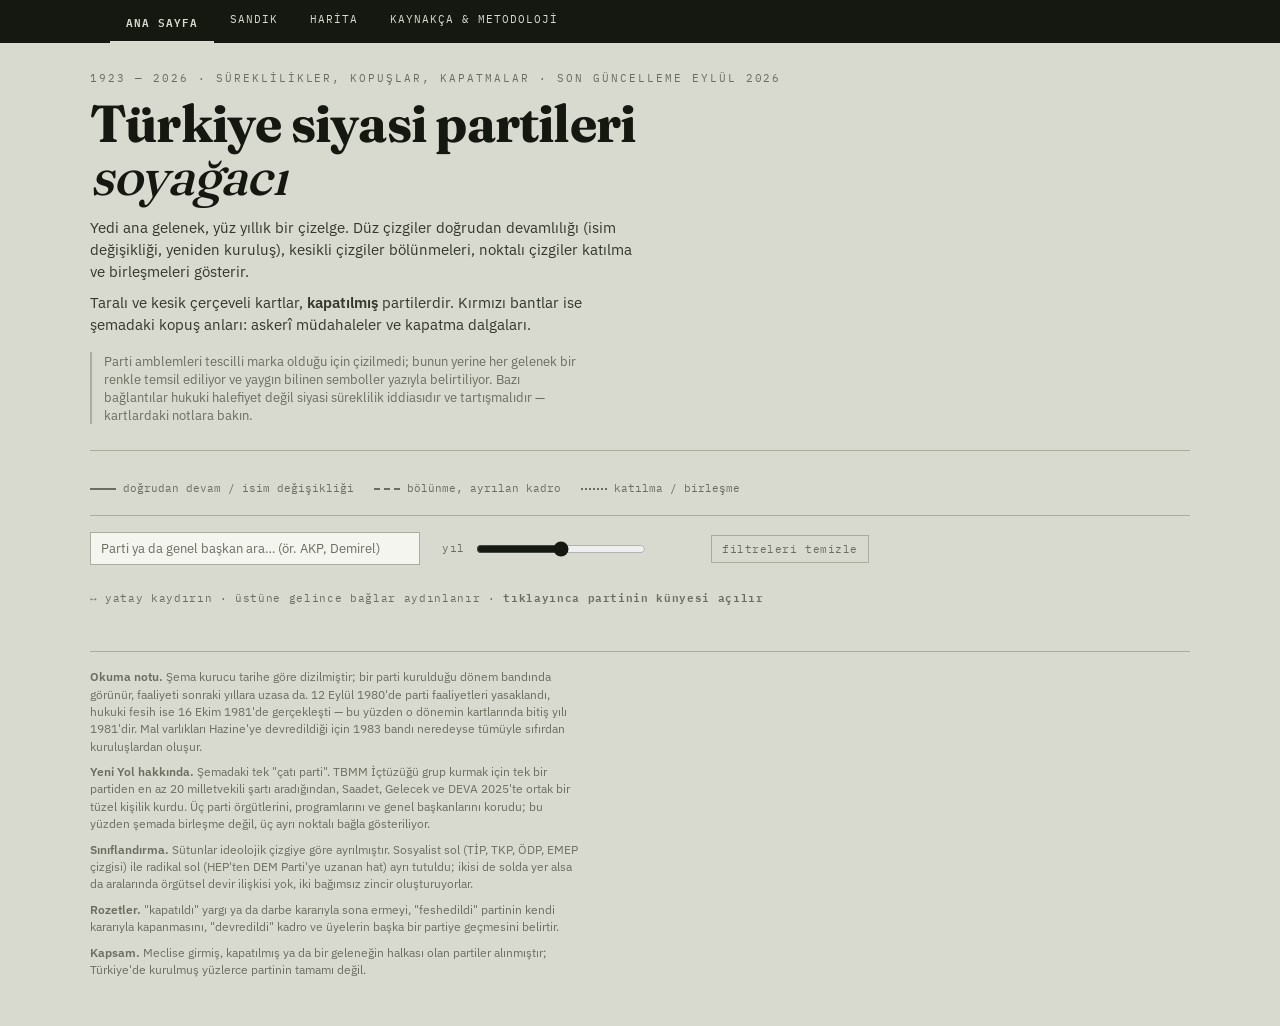
==== index.html @ f2553607 "Sandık: hükümet penceresi ve arama; parti penceresinde yer aldığı hükümetler ve toplam süre - Hüküme" ====
<!DOCTYPE html>
<html lang="tr">
<meta charset="utf-8">
<title>Türkiye Siyasi Partileri Soyağacı</title>
<meta name="viewport" content="width=device-width, initial-scale=1">
<meta name="description" content="1923'ten bugüne Türkiye'de kurulan siyasi partilerin soyağacı: yedi gelenek, süreklilikler, bölünmeler, birleşmeler ve kapatmalar tek şemada.">
<meta property="og:type" content="website">
<meta property="og:title" content="Türkiye Siyasi Partileri Soyağacı">
<meta property="og:description" content="1923'ten bugüne Türkiye'de kurulan siyasi partilerin soyağacı: yedi gelenek, süreklilikler, bölünmeler, birleşmeler ve kapatmalar tek şemada.">
<meta property="og:locale" content="tr_TR">
<meta property="og:site_name" content="Türkiye Siyasi Partileri Soyağacı">
<meta property="og:url" content="https://emrebiltekin.me/soyagaci/">
<meta property="og:image" content="https://emrebiltekin.me/soyagaci/paylasim/kapak-soyagaci.png">
<meta property="og:image:width" content="1200">
<meta property="og:image:height" content="630">
<meta property="og:image:alt" content="Türkiye siyasi partilerinin soyağacı şeması: yedi gelenek, partiler ve aralarındaki bağlar">
<meta name="twitter:card" content="summary_large_image">
<meta name="twitter:title" content="Türkiye Siyasi Partileri Soyağacı">
<meta name="twitter:description" content="1923'ten bugüne Türkiye'de kurulan siyasi partilerin soyağacı: yedi gelenek, süreklilikler, bölünmeler, birleşmeler ve kapatmalar tek şemada.">
<meta name="twitter:image" content="https://emrebiltekin.me/soyagaci/paylasim/kapak-soyagaci.png">
<link rel="canonical" href="https://emrebiltekin.me/soyagaci/">
<link rel="icon" href="paylasim/simge.svg" type="image/svg+xml">
<link rel="apple-touch-icon" href="paylasim/simge-180.png">
<meta name="theme-color" content="#151810">
<link rel="stylesheet" href="ortak.css">
<style>
  /* Bu sayfaya (soyağacı şeması) özel stiller. Fontlar, tasarım tokenları, üst menü ve temel tipografi ortak.css içinde. */

  .lejant{
    max-width:1100px;margin:22px auto 0;display:flex;flex-wrap:wrap;gap:6px 20px;
    padding-top:16px;border-top:1px solid var(--cizgi);
  }
  .lej{
    display:flex;align-items:center;gap:8px;font-size:12.5px;font-weight:500;
    cursor:pointer;padding:2px 6px;margin:-2px -6px;border:1px solid transparent;
  }
  .lej:hover{border-color:var(--cizgi)}
  .lej:focus-visible{outline:2px solid var(--murekkep);outline-offset:2px}
  .lej.secili{border-color:var(--murekkep);background:rgba(21,24,16,.07)}
  .dot{width:11px;height:11px;border-radius:50%;flex:none}
  .lejant2{
    max-width:1100px;margin:14px auto 0;display:flex;flex-wrap:wrap;gap:6px 20px;
    font-family:"IBM Plex Mono",monospace;font-size:11px;color:var(--soluk);
  }
  .lejant2 span{display:flex;align-items:center;gap:7px}
  .swatch{width:26px;height:0;border-top:2px solid var(--soluk);flex:none}
  .swatch.kesik{border-top-style:dashed}
  .swatch.nokta{border-top-style:dotted}


  .kaydir-ipucu{
    max-width:1100px;margin:24px auto 8px;font-family:"IBM Plex Mono",monospace;
    font-size:11px;color:var(--soluk);letter-spacing:.06em;
  }
  .mobil-ipucu{display:none}
  .scroller{overflow-x:auto;overflow-y:hidden;-webkit-overflow-scrolling:touch;padding-bottom:10px}

  #chart{position:relative;min-width:1360px;max-width:1500px;margin:0 auto}
  #edges{position:absolute;inset:0;width:100%;height:100%;pointer-events:none;z-index:0;overflow:visible}

  .satir{
    display:grid;grid-template-columns:repeat(7,1fr);gap:0 12px;
    margin-bottom:26px;position:relative;z-index:1;
  }
  .hucre{display:flex;flex-direction:column;gap:12px}

  .kart .kisa{
    font-family:"Fraunces",serif;font-weight:700;font-size:16px;line-height:1.1;
    color:var(--aile);margin-bottom:2px;letter-spacing:-.01em;
  }
  .kart .ad{font-size:11.5px;line-height:1.25;color:#2A2E22;margin-bottom:6px}
  .kart .yil{
    font-family:"IBM Plex Mono",monospace;font-size:11px;font-weight:500;color:var(--soluk);
    display:flex;align-items:center;gap:6px;flex-wrap:wrap;
  }
  .kart .sembol{
    font-size:10.5px;color:var(--soluk);margin-top:5px;padding-top:5px;
    border-top:1px dotted var(--cizgi);
  }
  .kart .sembol b{font-family:"IBM Plex Mono",monospace;font-weight:600;color:#2A2E22}
  .kart .not{font-size:10.5px;color:var(--soluk);margin-top:5px;font-style:italic}

  .kart.kapatildi{
    background:
      repeating-linear-gradient(-45deg,
        transparent 0 6px,
        rgba(122,21,9,.09) 6px 7px);
    background-color:var(--kart);
    border-style:dashed;
  }

  #chart.odak .kart{opacity:.28}
  #chart.odak .kart.aktif{opacity:1}
  #chart.odak .kart.komsu{opacity:1}

  #chart.filtreli .kart{opacity:.2}
  #chart.filtreli .kart.sonuc{opacity:1}

  path.kenar{fill:none;stroke-width:1.6;opacity:.5;transition:opacity .18s,stroke-width .18s}
  path.kenar.bolunme{stroke-dasharray:6 4}
  path.kenar.katilma{stroke-dasharray:2 4;stroke-width:2}
  #chart.odak path.kenar{opacity:.07}
  #chart.odak path.kenar.aktif{opacity:1;stroke-width:2.6}

  @media (max-width:560px){
    .kart .sembol,.kart .not{font-size:12px}
  }
  @media (max-width:760px){
    .masaustu-ipucu{display:none}
    .mobil-ipucu{display:block}

    .scroller{overflow-x:visible}
    #chart{min-width:0;max-width:100%}
    #edges{display:none}

    .satir{display:flex;flex-direction:column;gap:10px}
    .hucre:empty{display:none}

  }
</style>

<nav class="ustmenu">
  <div class="ustmenu-ic">
    <a href="index.html" class="ustmenu-link aktif">Ana sayfa</a>
    <a href="sandik.html" class="ustmenu-link">Sandık</a>
    <a href="harita.html" class="ustmenu-link">Harita</a>
    <a href="kaynakca.html" class="ustmenu-link">Kaynakça<span class="uzun"> &amp; metodoloji</span></a>
  </div>
</nav>
<div class="wrap">
  <header>
    <div class="eyebrow">1923 — 2026 · süreklilikler, kopuşlar, kapatmalar · son güncelleme Eylül 2026</div>
    <h1>Türkiye siyasi partileri<br><em>soyağacı</em></h1>
    <p class="lede">Yedi ana gelenek, yüz yıllık bir çizelge. Düz çizgiler doğrudan devamlılığı (isim değişikliği, yeniden kuruluş), kesikli çizgiler bölünmeleri, noktalı çizgiler katılma ve birleşmeleri gösterir.</p>
    <p class="lede" style="margin-top:10px">Taralı ve kesik çerçeveli kartlar, <b>kapatılmış</b> partilerdir. Kırmızı bantlar ise şemadaki kopuş anları: askerî müdahaleler ve kapatma dalgaları.</p>
    <p class="disclaimer">Parti amblemleri tescilli marka olduğu için çizilmedi; bunun yerine her gelenek bir renkle temsil ediliyor ve yaygın bilinen semboller yazıyla belirtiliyor. Bazı bağlantılar hukuki halefiyet değil siyasi süreklilik iddiasıdır ve tartışmalıdır — kartlardaki notlara bakın.</p>
  </header>

  <div class="lejant" id="lejant"></div>
  <div class="lejant2">
    <span><i class="swatch"></i> doğrudan devam / isim değişikliği</span>
    <span><i class="swatch kesik"></i> bölünme, ayrılan kadro</span>
    <span><i class="swatch nokta"></i> katılma / birleşme</span>
  </div>

  <div class="araclar">
    <input id="ara" class="ara-kutu" type="search" placeholder="Parti ya da genel başkan ara… (ör. AKP, Demirel)" autocomplete="off" aria-label="Parti ya da genel başkan ara">
    <div class="yil-filtre">
      <span>yıl</span>
      <input id="yilKaydirici" type="range" step="1" aria-label="Yıl filtresi">
      <span id="yilDeger" class="yil-deger"></span>
    </div>
    <button id="filtreTemizle" class="temizle-buton" type="button">filtreleri temizle</button>
  </div>

  <div class="kaydir-ipucu masaustu-ipucu">↔ yatay kaydırın · üstüne gelince bağlar aydınlanır · <b>tıklayınca partinin künyesi açılır</b></div>
  <div class="kaydir-ipucu mobil-ipucu">dönem başlığına dokunarak açıp kapatın · <b>karta dokununca künyesi açılır</b></div>

  <div class="scroller">
    <div id="chart">
      <svg id="edges"></svg>
      <div id="rows"></div>
    </div>
  </div>

  <div id="perde"></div>
  <aside id="panel" role="dialog" aria-modal="true" aria-labelledby="p-kisa" inert aria-hidden="true">
    <button id="kapat" aria-label="Kapat">✕</button>
    <div id="p-govde"></div>
  </aside>

  <footer>
    <p><b>Okuma notu.</b> Şema kurucu tarihe göre dizilmiştir; bir parti kurulduğu dönem bandında görünür, faaliyeti sonraki yıllara uzasa da. 12 Eylül 1980'de parti faaliyetleri yasaklandı, hukuki fesih ise 16 Ekim 1981'de gerçekleşti — bu yüzden o dönemin kartlarında bitiş yılı 1981'dir. Mal varlıkları Hazine'ye devredildiği için 1983 bandı neredeyse tümüyle sıfırdan kuruluşlardan oluşur.</p>
    <p><b>Yeni Yol hakkında.</b> Şemadaki tek "çatı parti". TBMM İçtüzüğü grup kurmak için tek bir partiden en az 20 milletvekili şartı aradığından, Saadet, Gelecek ve DEVA 2025'te ortak bir tüzel kişilik kurdu. Üç parti örgütlerini, programlarını ve genel başkanlarını korudu; bu yüzden şemada birleşme değil, üç ayrı noktalı bağla gösteriliyor.</p>
    <p><b>Sınıflandırma.</b> Sütunlar ideolojik çizgiye göre ayrılmıştır. Sosyalist sol (TİP, TKP, ÖDP, EMEP çizgisi) ile radikal sol (HEP'ten DEM Parti'ye uzanan hat) ayrı tutuldu; ikisi de solda yer alsa da aralarında örgütsel devir ilişkisi yok, iki bağımsız zincir oluşturuyorlar.</p>
    <p><b>Rozetler.</b> "kapatıldı" yargı ya da darbe kararıyla sona ermeyi, "feshedildi" partinin kendi kararıyla kapanmasını, "devredildi" kadro ve üyelerin başka bir partiye geçmesini belirtir.</p>
    <p><b>Kapsam.</b> Meclise girmiş, kapatılmış ya da bir geleneğin halkası olan partiler alınmıştır; Türkiye'de kurulmuş yüzlerce partinin tamamı değil.</p>
  </footer>
</div>

<script src="veri/partiler.js"></script>
<script src="veri/sandik.js"></script>
<script src="veri/genel-baskanlar.js"></script>
<script src="ortak.js"></script>
<script src="sandik-mantik.js"></script>
<script>
(function(){
  const {AILE, BILGI, DONEMLER, N, E, ROZET} = window.PARTILER;
  const SANDIK = window.SANDIK;
  const SM = SandikMantik.olustur(window.PARTILER, Ortak);

  const GUNCEL_YIL=2026;
  let arama="", aileFiltre=null, yilFiltre=null, filtreAktif=false;

  const lej = document.getElementById("lejant");
  AILE.forEach((a,i)=>{
    const d=document.createElement("div"); d.className="lej";
    d.innerHTML='<i class="dot" style="background:'+a.ham+'"></i>'+a.ad;
    d.tabIndex=0; d.setAttribute("role","button"); d.setAttribute("aria-pressed","false");
    function ailesecTogla(){
      document.querySelectorAll(".lej").forEach(x=>{x.classList.remove("secili"); x.setAttribute("aria-pressed","false");});
      if(aileFiltre===i){ aileFiltre=null; }
      else{ aileFiltre=i; d.classList.add("secili"); d.setAttribute("aria-pressed","true"); }
      filtreUygula();
    }
    d.addEventListener("click",ailesecTogla);
    d.addEventListener("keydown",e=>{ if(e.key==="Enter"||e.key===" "){ e.preventDefault(); ailesecTogla(); } });
    lej.appendChild(d);
  });

  const rows=document.getElementById("rows");
  DONEMLER.forEach((d,i)=>{
    const b=document.createElement("div"); b.className="banner";
    b.innerHTML='<span class="yil">'+d.yil+'</span><span class="ad">'+d.ad+'</span><span class="ok" aria-hidden="true">−</span>';
    rows.appendChild(b);

    const s=document.createElement("div"); s.className="satir"; s.id="donem-"+i;
    for(let c=0;c<7;c++){
      const h=document.createElement("div"); h.className="hucre"; h.dataset.col=c;
      N.filter(n=>n.donem===i && n.aile===c).forEach(n=>h.appendChild(kart(n)));
      s.appendChild(h);
    }
    rows.appendChild(s);

    Ortak.bantKur(b, s, ciz);

    if(d.kesinti){
      const k=document.createElement("div"); k.className="banner kesinti";
      k.innerHTML='<span class="yil">⚡</span><span class="ad">'+d.kesinti.metin+'</span>';
      rows.appendChild(k);
    }
  });

  function kart(n){
    const el=document.createElement("div");
    el.className="kart"+(n.durum==="kapatildi"?" kapatildi":"");
    el.style.setProperty("--aile",AILE[n.aile].ham);
    el.dataset.id=n.id;
    el.tabIndex=0;
    el.setAttribute("role","button");
    el.addEventListener("keydown",e=>{
      if(e.key==="Enter"||e.key===" "){ e.preventDefault(); ac(n.id); }
    });
    const r=ROZET[n.durum];
    el.innerHTML =
      '<div class="kisa">'+n.kisa+'</div>'+
      '<div class="ad">'+n.ad+'</div>'+
      '<div class="yil">'+n.yil+' <span class="rozet '+r[1]+'">'+r[0]+'</span></div>'+
      (n.sembol?'<div class="sembol">sembol · <b>'+n.sembol+'</b></div>':'')+
      (n.not?'<div class="not">'+n.not+'</div>':'');
    return el;
  }

  const chart=document.getElementById("chart");
  const svg=document.getElementById("edges");
  const yol={};

  function ciz(){
    svg.innerHTML="";
    const cb=chart.getBoundingClientRect();
    svg.setAttribute("viewBox","0 0 "+chart.offsetWidth+" "+chart.offsetHeight);
    for(const k in yol) delete yol[k];

    E.forEach(e=>{
      const a=chart.querySelector('[data-id="'+e[0]+'"]');
      const b=chart.querySelector('[data-id="'+e[1]+'"]');
      if(!a||!b) return;
      // kapalı dönemdeki kart ölçülemez; ucu görünmeyen bağı hiç çizme
      if(a.offsetParent===null||b.offsetParent===null) return;
      const ra=a.getBoundingClientRect(), rb=b.getBoundingClientRect();
      const ax=ra.left-cb.left+ra.width/2, bx=rb.left-cb.left+rb.width/2;

      let ay,by;
      if(rb.top>=ra.bottom-4){ ay=ra.bottom-cb.top; by=rb.top-cb.top; }
      else if(rb.bottom<=ra.top+4){ ay=ra.top-cb.top; by=rb.bottom-cb.top; }
      else { ay=ra.top-cb.top+ra.height/2; by=rb.top-cb.top+rb.height/2; }

      const dy=(by-ay);
      const c=Math.max(28,Math.min(90,Math.abs(dy)*0.55));
      const d="M "+ax+" "+ay+" C "+ax+" "+(ay+Math.sign(dy||1)*c)+", "+bx+" "+(by-Math.sign(dy||1)*c)+", "+bx+" "+by;

      const p=document.createElementNS("http://www.w3.org/2000/svg","path");
      p.setAttribute("d",d);
      p.setAttribute("class","kenar "+e[2]);
      const kaynak=N.find(n=>n.id===e[0]);
      p.setAttribute("stroke",AILE[kaynak?kaynak.aile:0].ham);
      svg.appendChild(p);

      (yol[e[0]]=yol[e[0]]||[]).push({p:p,other:e[1]});
      (yol[e[1]]=yol[e[1]]||[]).push({p:p,other:e[0]});
    });
  }

  /* ---- arama / sütun / yıl filtreleri ---- */
  function parseYil(y){
    const bas=+y.slice(0,4);
    if(y.indexOf("–")===-1) return {bas:bas, bit:bas};
    const m=y.match(/–\s*(\d{4})/);
    return {bas:bas, bit:m?+m[1]:GUNCEL_YIL};
  }

  function eslesiyorMu(n){
    if(aileFiltre!==null && n.aile!==aileFiltre) return false;
    if(yilFiltre!==null){
      const yr=parseYil(n.yil);
      if(yilFiltre<yr.bas || yilFiltre>yr.bit) return false;
    }
    if(arama){
      const q=arama.toLocaleLowerCase("tr");
      const gb=(window.GENEL_BASKANLAR||{})[n.id]||[];
      const hedef=(n.kisa+" "+n.ad+" "+gb.map(x=>x.ad).join(" ")).toLocaleLowerCase("tr");
      if(hedef.indexOf(q)===-1) return false;
    }
    return true;
  }

  function filtreUygula(){
    filtreAktif=!!(arama || aileFiltre!==null || yilFiltre!==null);
    chart.classList.toggle("filtreli",filtreAktif);
    if(filtreAktif){
      chart.classList.remove("odak");
      chart.querySelectorAll(".aktif,.komsu").forEach(x=>x.classList.remove("aktif","komsu"));
    }
    chart.querySelectorAll(".kart").forEach(el=>{
      const n=bul(el.dataset.id);
      el.classList.toggle("sonuc",filtreAktif && eslesiyorMu(n));
    });
    let duzenDegisti=false;
    if(filtreAktif){
      document.querySelectorAll(".satir.kapali").forEach(s=>{
        if(!s.querySelector(".kart.sonuc")) return;
        duzenDegisti=true;
        const b=document.querySelector('.banner[aria-controls="'+s.id+'"]');
        if(b) Ortak.bantDurum(b, s, false); else s.classList.remove("kapali");
      });
    }
    document.getElementById("filtreTemizle").classList.toggle("aktif",filtreAktif);
    // sadece kapalı bir dönem açıldıysa yükseklikler değişir; her tuş vuruşunda yeniden çizme
    if(duzenDegisti) ciz();
  }

  function vurgula(k){
    if(filtreAktif||!k) return;
    if(k.classList.contains("aktif")) return;   // aynı kart içinde gezinirken titremesin
    vurguyuSil();
    chart.classList.add("odak");
    k.classList.add("aktif");
    (yol[k.dataset.id]||[]).forEach(o=>{
      o.p.classList.add("aktif");
      const m=chart.querySelector('[data-id="'+o.other+'"]');
      if(m) m.classList.add("komsu");
    });
  }
  function vurguyuSil(){
    chart.classList.remove("odak");
    chart.querySelectorAll(".aktif,.komsu").forEach(x=>x.classList.remove("aktif","komsu"));
  }
  chart.addEventListener("mouseover",ev=>vurgula(ev.target.closest(".kart")));
  chart.addEventListener("mouseout",ev=>{
    // kart içindeki alt öğeler arasında gezinirken vurguyu düşürme
    const k=ev.target.closest(".kart"); if(!k) return;
    if(ev.relatedTarget&&k.contains(ev.relatedTarget)) return;
    vurguyuSil();
  });
  chart.addEventListener("focusin",ev=>vurgula(ev.target.closest(".kart")));
  chart.addEventListener("focusout",ev=>{
    const k=ev.target.closest(".kart"); if(!k) return;
    if(ev.relatedTarget&&k.contains(ev.relatedTarget)) return;
    vurguyuSil();
  });

  /* ---- açıklama paneli ---- */
  const panel=document.getElementById("panel");
  const perde=document.getElementById("perde");
  const govde=document.getElementById("p-govde");
  const ETIKET={devam:"doğrudan devam",bolunme:"bölünme",katilma:"katılma"};
  const Panel = Ortak.panelKur({
    panel, perde, govde,
    kapatDugmesi: document.getElementById("kapat"),
    odakSecici: ".kart",
    kapaninca: () => history.replaceState(null, "", location.pathname + location.search)
  });

  function bul(id){ return N.find(n=>n.id===id); }

  function satirlar(liste){
    return liste.map(x=>{
      const n=bul(x.id); if(!n) return "";
      return '<li><i style="background:'+AILE[n.aile].ham+'"></i>'+
             '<button class="p-git" data-git="'+n.id+'">'+n.kisa+'</button>'+
             '<span>'+n.yil+' · '+x.tur+'</span></li>';
    }).join("");
  }

  function ac(id){
    const n=bul(id); if(!n) return;
    const b=BILGI[id]||{};
    const renk=AILE[n.aile].ham;
    const r=ROZET[n.durum];
    const oncul=E.filter(e=>e[1]===id).map(e=>({id:e[0],tur:ETIKET[e[2]]}));
    const ardil=E.filter(e=>e[0]===id).map(e=>({id:e[1],tur:ETIKET[e[2]]}));
    const html =
      '<div class="p-kisa" id="p-kisa" style="color:'+renk+'">'+n.kisa+'</div>'+
      '<div class="p-ad">'+n.ad+'</div>'+
      '<div class="p-meta">'+n.yil+' <span class="rozet '+r[1]+'">'+r[0]+'</span>'+
        ' · '+AILE[n.aile].ad+'</div>'+
      (b.k?'<div class="p-etiket">Kurucu ve öncü isimler</div><div class="p-kurucu">'+b.k+'</div>':'')+
      (b.o?'<div class="p-etiket">Özet</div><div class="p-ozet">'+b.o+'</div>':'')+
      SM.genelBaskanlarHTML(id, window.GENEL_BASKANLAR)+
      (n.sembol?'<div class="p-etiket">Sembol</div><div class="p-sembol">'+n.sembol+'</div>':'')+
      (oncul.length?'<div class="p-etiket">Nereden geldi</div><ul>'+satirlar(oncul)+'</ul>':'')+
      (ardil.length?'<div class="p-etiket">Nereye gitti</div><ul>'+satirlar(ardil)+'</ul>':'')+
      SM.partiHukumetleriHTML(id, SANDIK);
    // il sonuçları (≈240 KB) yalnız bir parti penceresi açılınca yüklenir; "birinci çıktığı iller" sonra dolar
    const ilVar = !!window.IL_SONUCLARI;
    const secimler = SM.kunyeSecimleriHTML(id, SANDIK) + '<div class="p-hk" data-id="'+id+'">' +
      (ilVar ? SM.haritaKunyeHTML(id, SANDIK, window.IL_SONUCLARI) : "") + '</div>';
    Panel.ac(html + secimler, renk);
    history.replaceState(null, "", "#" + id);
    if(!ilVar) Ortak.betikYukle("veri/il-sonuclari.js").then(()=>{
      const yer = govde.querySelector('.p-hk[data-id="'+id+'"]');
      if(yer) yer.innerHTML = SM.haritaKunyeHTML(id, SANDIK, window.IL_SONUCLARI);
    }, ()=>{});
  }

  chart.addEventListener("click",ev=>{
    const k=ev.target.closest(".kart"); if(!k) return;
    ac(k.dataset.id);
  });
  govde.addEventListener("click",ev=>{
    const g=ev.target.closest("[data-git]"); if(!g) return;
    ac(g.dataset.git);
    const hedef=chart.querySelector('[data-id="'+g.dataset.git+'"]');
    if(hedef){ Panel.odakHedefi(hedef); hedef.scrollIntoView({block:"center",inline:"center",behavior:"smooth"}); }
  });

  /* ---- araç çubuğu: arama + yıl kaydırıcı + temizle ---- */
  let YMIN=9999, YMAX=0;
  N.forEach(n=>{ const yr=parseYil(n.yil); if(yr.bas<YMIN) YMIN=yr.bas; if(yr.bit>YMAX) YMAX=yr.bit; });

  const araInput=document.getElementById("ara");
  araInput.addEventListener("input",()=>{ arama=araInput.value.trim(); filtreUygula(); });

  const yilKaydirici=document.getElementById("yilKaydirici");
  const yilDeger=document.getElementById("yilDeger");
  yilKaydirici.min=YMIN; yilKaydirici.max=YMAX; yilKaydirici.value=YMAX;
  yilDeger.textContent=YMAX;
  yilKaydirici.addEventListener("input",()=>{
    const v=+yilKaydirici.value;
    // en sağ uç "filtre yok" demektir; yoksa kaydırıcıyı geri çekince filtre kapanmıyordu
    yilFiltre = (v===YMAX) ? null : v;
    yilDeger.textContent=yilKaydirici.value;
    filtreUygula();
  });

  document.getElementById("filtreTemizle").addEventListener("click",()=>{
    arama=""; araInput.value="";
    aileFiltre=null;
    document.querySelectorAll(".lej.secili").forEach(x=>{x.classList.remove("secili"); x.setAttribute("aria-pressed","false");});
    yilFiltre=null;
    yilKaydirici.value=YMAX; yilDeger.textContent=YMAX;
    filtreUygula();
  });

  /* ---- doğrudan bağlantı: index.html#<parti> ---- */
  function hashAc(){
    const id = Ortak.hashOku(location.hash);
    if(!id || !bul(id)) return;
    const el = chart.querySelector('[data-id="'+id+'"]');
    const s = el.closest(".satir");
    if(s.classList.contains("kapali")){
      const b = document.querySelector('.banner[aria-controls="'+s.id+'"]');
      Ortak.bantDurum(b, s, false); ciz();
    }
    el.scrollIntoView({block:"center", inline:"center"});
    el.focus();
    ac(id);
  }
  window.addEventListener("hashchange", hashAc);
  hashAc();

  ciz();
  window.addEventListener("resize",()=>{clearTimeout(window.__t);window.__t=setTimeout(ciz,120)});
  if(document.fonts&&document.fonts.ready) document.fonts.ready.then(ciz);
  setTimeout(ciz,400);
})();
</script>
---- ortak.css ----
/* Türkiye Siyasi Partileri Soyağacı — ortak stiller (fontlar, tasarım tokenları, üst menü, temel tipografi). index.html ve kaynakca.html tarafından paylaşılır. */

  /* Yerel fontlar (Google Fonts'tan gomulu, harici istek yok). Latin-ext dilimleri Latin Extended-A'ya (U+0100-017F),
     değişken eksenler kullanılan kalınlık aralığına daraltıldı: Fraunces 500-700, Plex Sans 400-600 (araclar/font-incelt.py). */
  @font-face{
    font-family:"Fraunces";font-style:normal;font-weight:500 700;font-display:swap;
    src:url([data-uri]) format("woff2");
    unicode-range:U+0100-017F;
  }
  @font-face{
    font-family:"Fraunces";font-style:normal;font-weight:500 700;font-display:swap;
    src:url([data-uri]) format("woff2");
    unicode-range:U+0000-00FF, U+0131, U+0152-0153, U+02BB-02BC, U+02C6, U+02DA, U+02DC, U+0304, U+0308, U+0329, U+2000-206F, U+20AC, U+2122, U+2191, U+2193, U+2212, U+2215, U+FEFF, U+FFFD;
  }
  @font-face{
    font-family:"IBM Plex Mono";font-style:normal;font-weight:400;font-display:swap;
    src:url([data-uri]) format("woff2");
    unicode-range:U+0100-017F;
  }
  @font-face{
    font-family:"IBM Plex Mono";font-style:normal;font-weight:400;font-display:swap;
    src:url([data-uri]) format("woff2");
    unicode-range:U+0000-00FF, U+0131, U+0152-0153, U+02BB-02BC, U+02C6, U+02DA, U+02DC, U+0304, U+0308, U+0329, U+2000-206F, U+20AC, U+2122, U+2191, U+2193, U+2212, U+2215, U+FEFF, U+FFFD;
  }
  @font-face{
    font-family:"IBM Plex Mono";font-style:normal;font-weight:500;font-display:swap;
    src:url([data-uri]) format("woff2");
    unicode-range:U+0100-017F;
  }
  @font-face{
    font-family:"IBM Plex Mono";font-style:normal;font-weight:500;font-display:swap;
    src:url([data-uri]) format("woff2");
    unicode-range:U+0000-00FF, U+0131, U+0152-0153, U+02BB-02BC, U+02C6, U+02DA, U+02DC, U+0304, U+0308, U+0329, U+2000-206F, U+20AC, U+2122, U+2191, U+2193, U+2212, U+2215, U+FEFF, U+FFFD;
  }
  @font-face{
    font-family:"IBM Plex Mono";font-style:normal;font-weight:600;font-display:swap;
    src:url([data-uri]) format("woff2");
    unicode-range:U+0100-017F;
  }
  @font-face{
    font-family:"IBM Plex Mono";font-style:normal;font-weight:600;font-display:swap;
    src:url([data-uri]) format("woff2");
    unicode-range:U+0000-00FF, U+0131, U+0152-0153, U+02BB-02BC, U+02C6, U+02DA, U+02DC, U+0304, U+0308, U+0329, U+2000-206F, U+20AC, U+2122, U+2191, U+2193, U+2212, U+2215, U+FEFF, U+FFFD;
  }
  @font-face{
    font-family:"IBM Plex Sans";font-style:normal;font-weight:400 600;font-display:swap;
    src:url([data-uri]) format("woff2");
    unicode-range:U+0100-017F;
  }
  @font-face{
    font-family:"IBM Plex Sans";font-style:normal;font-weight:400 600;font-display:swap;
    src:url([data-uri]) format("woff2");
    unicode-range:U+0000-00FF, U+0131, U+0152-0153, U+02BB-02BC, U+02C6, U+02DA, U+02DC, U+0304, U+0308, U+0329, U+2000-206F, U+20AC, U+2122, U+2191, U+2193, U+2212, U+2215, U+FEFF, U+FFFD;
  }
  :root{
    --kagit:#D8DACF;
    --murekkep:#151810;
    --kart:#F5F5F0;
    --soluk:#6A6E60;
    --cizgi:#A9AD9E;

    /* Gelenek renkleri burada tanımlı değil: tek kaynak index.html içindeki AILE dizisidir.
       Kartlara ve panele --aile olarak JS ile yazılır, böylece renk ile veri ayrışmaz. */
  }

  *{box-sizing:border-box}
  body{margin:0}
  .wrap{
    background:var(--kagit);
    color:var(--murekkep);
    font-family:"IBM Plex Sans",system-ui,sans-serif;
    padding:28px 20px 40px;
    line-height:1.45;
  }

  header{max-width:1100px;margin:0 auto 26px}
  .eyebrow{
    font-family:"IBM Plex Mono",monospace;font-size:11px;letter-spacing:.18em;
    text-transform:uppercase;color:var(--soluk);margin-bottom:10px;
  }
  h1{
    font-family:"Fraunces",Georgia,serif;font-weight:700;
    font-size:clamp(30px,5.2vw,52px);line-height:1.02;margin:0 0 14px;
    letter-spacing:-.015em;
  }
  h1 em{font-style:italic;font-weight:500}
  .lede{max-width:62ch;font-size:15px;color:#33372B;margin:0 0 6px}
  .disclaimer{
    max-width:62ch;font-size:12.5px;color:var(--soluk);
    border-left:2px solid var(--cizgi);padding-left:12px;margin-top:16px;
  }

  /* ---------- üst menü ---------- */
  .ustmenu{background:var(--murekkep)}
  .ustmenu-ic{
    max-width:1100px;margin:0 auto;padding:0 20px;
    display:flex;flex-wrap:wrap;
  }
  .ustmenu-link{
    font-family:"IBM Plex Mono",monospace;font-size:11px;letter-spacing:.09em;
    text-transform:uppercase;color:var(--kagit);text-decoration:none;
    padding:12px 16px 10px;border-bottom:2px solid transparent;
  }
  .ustmenu-link:hover{border-bottom-color:rgba(216,218,207,.4)}
  .ustmenu-link.aktif{border-bottom-color:var(--kagit);font-weight:600}
  .ustmenu-link:focus-visible{outline:2px solid var(--kagit);outline-offset:-2px}

  /* ---------- footer ---------- */
  footer{
    max-width:1100px;margin:26px auto 0;padding-top:16px;border-top:1px solid var(--cizgi);
    font-size:12px;color:var(--soluk);
  }
  footer p{margin:0 0 8px;max-width:70ch}
  footer a{color:var(--murekkep);text-underline-offset:3px;text-decoration-color:var(--cizgi)}
  footer a:hover{text-decoration-color:currentColor}

  /* ---------- ortak bileşenler: dönem bandı, kart kutusu, rozet, açıklama paneli ---------- */
  .araclar{
    max-width:1100px;margin:18px auto 0;padding-top:16px;border-top:1px solid var(--cizgi);
    display:flex;flex-wrap:wrap;align-items:center;gap:14px 22px;
  }
  .yil-filtre{
    display:flex;align-items:center;gap:9px;font-family:"IBM Plex Mono",monospace;
    font-size:11px;color:var(--soluk);letter-spacing:.06em;
  }
  .yil-filtre input[type=range]{width:170px;accent-color:var(--murekkep)}
  .yil-deger{font-weight:600;color:var(--murekkep);min-width:32px;display:inline-block}
  /* arama kutusu (Soyağacı ve Sandık) */
  .ara-kutu{
    font-family:"IBM Plex Sans",sans-serif;font-size:13px;color:var(--murekkep);
    background:var(--kart);border:1px solid var(--cizgi);padding:7px 10px;
    width:330px;max-width:60vw;
  }
  .ara-kutu::placeholder{color:var(--soluk)}
  .ara-kutu:focus-visible{outline:2px solid var(--murekkep);outline-offset:1px}

  /* tür düğmeleri (Sandık ve Harita) */
  .turlar{display:flex;flex-wrap:wrap;gap:6px}
  .tur-dugme{
    font-family:"IBM Plex Mono",monospace;font-size:11.5px;letter-spacing:.04em;
    padding:6px 10px;border:1px solid var(--cizgi);background:none;color:var(--soluk);cursor:pointer;
    transition:background .12s,color .12s,border-color .12s;
  }
  .tur-dugme:hover{border-color:var(--murekkep);color:var(--murekkep)}
  .tur-dugme[aria-pressed="true"]{border-color:var(--murekkep);color:var(--murekkep);background:rgba(21,24,16,.07);font-weight:600}
  .tur-dugme:focus-visible{outline:2px solid var(--murekkep);outline-offset:2px}
  .temizle-buton{
    font-family:"IBM Plex Mono",monospace;font-size:11px;letter-spacing:.05em;color:var(--soluk);
    background:none;border:1px solid var(--cizgi);padding:6px 10px;cursor:pointer;
  }
  .temizle-buton:hover{background:var(--murekkep);color:var(--kagit);border-color:var(--murekkep)}
  .temizle-buton.aktif{color:var(--murekkep);border-color:var(--murekkep);font-weight:600}
  .temizle-buton.aktif:hover{color:var(--kagit)}
  .temizle-buton:focus-visible{outline:2px solid var(--murekkep);outline-offset:2px}

  .banner{
    position:relative;z-index:1;
    background:var(--murekkep);color:var(--kagit);
    display:flex;align-items:baseline;gap:14px;flex-wrap:wrap;
    padding:7px 14px;margin:0 0 14px;
  }
  .banner .yil{font-family:"IBM Plex Mono",monospace;font-weight:600;font-size:12px;letter-spacing:.1em}
  .banner .ad{font-family:"Fraunces",serif;font-size:14px;font-style:italic;opacity:.85}
  .banner:not(.kesinti){cursor:pointer}
  .banner:not(.kesinti):focus-visible{outline:2px solid var(--kagit);outline-offset:-3px}
  .banner .ok{
    display:inline-block;margin-left:auto;font-family:"IBM Plex Mono",monospace;
    font-size:14px;line-height:1;
  }
  .banner.kesinti .ok{display:none}
  .banner.kesinti{background:#7A1509}
  .banner.kesinti .ad{opacity:1;font-style:normal;font-weight:600;font-family:"IBM Plex Sans",sans-serif;font-size:12.5px}

  .satir.kapali{display:none}

  .kart{
    background:var(--kart);
    border:1px solid var(--cizgi);
    border-left:4px solid var(--aile);
    padding:9px 11px 10px;
    position:relative;
    transition:box-shadow .18s, transform .18s, opacity .18s;
  }

  .rozet{
    font-family:"IBM Plex Mono",monospace;font-size:9px;font-weight:600;
    letter-spacing:.07em;text-transform:uppercase;
    padding:1px 5px;border:1px solid currentColor;white-space:nowrap;
  }
  .r-kapatildi{color:#7A1509}
  .r-faal{color:#25795A}
  .r-katildi{color:#5C5F52}

  .kart{cursor:pointer}
  .kart:hover{transform:translateY(-2px);box-shadow:0 4px 0 rgba(21,24,16,.18)}
  .kart:focus-visible{outline:2px solid var(--murekkep);outline-offset:2px}

  /* ---------- açıklama paneli ---------- */
  #perde{
    position:fixed;inset:0;background:rgba(21,24,16,.35);
    opacity:0;pointer-events:none;transition:opacity .22s;z-index:40;
  }
  #perde.acik{opacity:1;pointer-events:auto}

  #panel{
    position:fixed;top:0;right:0;bottom:0;width:min(420px,100%);
    background:var(--kart);border-left:6px solid var(--aile,#151810);
    z-index:50;overflow-y:auto;padding:26px 24px 40px;
    transform:translateX(102%);transition:transform .26s cubic-bezier(.4,0,.2,1);
    box-shadow:-6px 0 0 rgba(21,24,16,.12);
  }
  #panel.acik{transform:translateX(0)}

  #kapat{
    position:absolute;top:16px;right:18px;background:none;border:1px solid var(--cizgi);
    color:var(--soluk);font-family:"IBM Plex Mono",monospace;font-size:13px;
    width:30px;height:30px;cursor:pointer;line-height:1;
  }
  #kapat:hover{background:var(--murekkep);color:var(--kagit);border-color:var(--murekkep)}

  #panel .p-kisa{
    font-family:"Fraunces",serif;font-weight:700;font-size:30px;line-height:1.05;
    color:var(--aile);margin:0 0 6px;letter-spacing:-.02em;padding-right:40px;
  }
  #panel .p-ad{font-size:14px;color:#2A2E22;margin-bottom:14px;padding-right:30px}
  #panel .p-meta{
    font-family:"IBM Plex Mono",monospace;font-size:11.5px;color:var(--soluk);
    display:flex;align-items:center;gap:8px;flex-wrap:wrap;
    padding-bottom:14px;border-bottom:1px solid var(--cizgi);margin-bottom:16px;
  }
  #panel .p-etiket{
    font-family:"IBM Plex Mono",monospace;font-size:10px;letter-spacing:.14em;
    text-transform:uppercase;color:var(--soluk);margin:20px 0 7px;
  }
  #panel .p-kurucu{font-size:13px;color:#2A2E22;line-height:1.5}
  #panel .p-ozet{font-size:13.5px;color:#2A2E22;line-height:1.6}
  #panel .p-sembol{
    font-size:12.5px;color:#2A2E22;
    border:1px dashed var(--cizgi);padding:8px 10px;margin-top:6px;
  }
  #panel ul{list-style:none;margin:0;padding:0}
  #panel li{
    font-size:12.5px;padding:7px 0;border-bottom:1px dotted var(--cizgi);
    display:flex;gap:9px;align-items:baseline;
  }
  #panel li b{color:#2A2E22;font-weight:600;flex:none}
  #panel li span{color:var(--soluk);font-size:11.5px}
  #panel li i{width:8px;height:8px;border-radius:50%;flex:none;align-self:center}
  #panel li .p-bnot{display:block;font-style:normal;font-size:11px;line-height:1.4;margin-top:2px}
  #panel .p-dipnot{font-size:12px;color:var(--soluk);line-height:1.45;margin:6px 0 4px}
  #panel .p-hk-ozet{font-size:13px;margin-bottom:2px}
  .p-git{
    background:none;border:none;padding:0;cursor:pointer;text-align:left;
    font:inherit;color:#2A2E22;font-weight:600;text-decoration:underline;
    text-decoration-color:var(--cizgi);text-underline-offset:3px;
  }
  .p-git:hover{text-decoration-color:currentColor}

  @media (prefers-reduced-motion:reduce){*{transition:none!important}}
  @media (max-width:700px){ .wrap{padding:20px 14px 30px} }

  @media (max-width:760px){
    #panel{
      top:auto;left:0;right:0;bottom:0;width:100%;max-height:78vh;
      border-left:none;border-top:6px solid var(--aile,#151810);
      transform:translateY(102%);box-shadow:0 -6px 0 rgba(21,24,16,.12);
      padding:22px 18px 34px;
    }
    #panel.acik{transform:translateY(0)}

    .araclar{gap:12px}
    .ara-kutu{width:100%;max-width:none}
    .yil-filtre{width:100%}
    .yil-filtre input[type=range]{flex:1;height:32px}
  }
  /* Telefon: küçük yazılar okunur boyuta, dokunma alanları parmağa uygun */
  @media (max-width:560px){
    .ustmenu-link .uzun{display:none}
    .ustmenu-ic{padding:0 6px;flex-wrap:nowrap;justify-content:space-between}
    .ustmenu-link{padding:14px 8px 12px;letter-spacing:.06em}
    .rozet{font-size:10.5px;padding:2px 6px}
    .p-git{padding:3px 0}
    .tur-dugme{min-height:38px;padding-left:12px;padding-right:12px}
  }
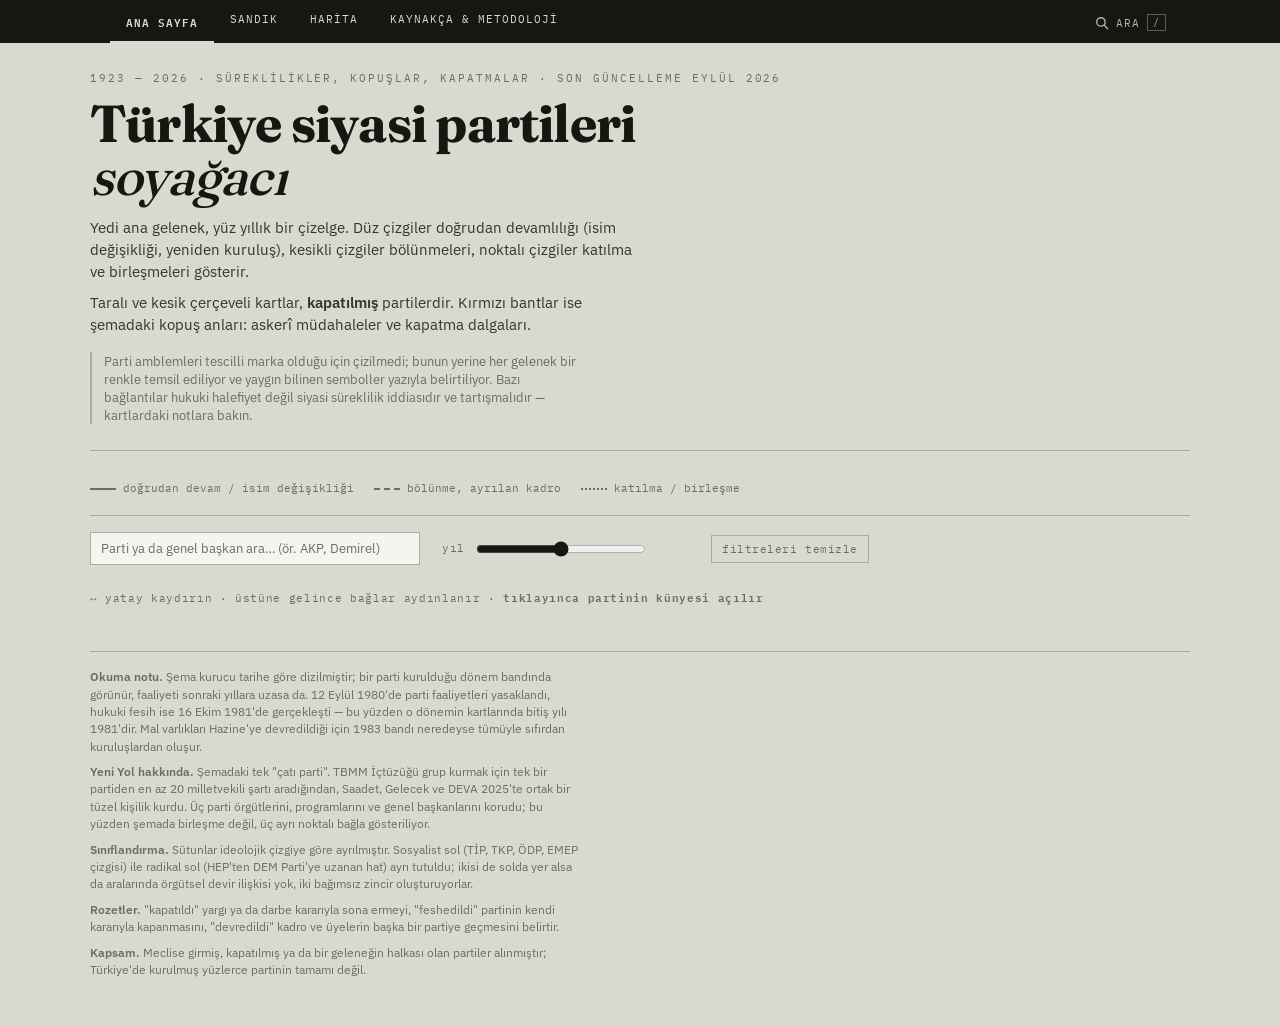
==== commit 8fe66ec6: "Hızlı arama: her sayfada üst menüden, / ya da Ctrl+K ile - Partiler, genel başkanlar, seçimler ve hü" ====
--- a/index.html
+++ b/index.html
@@ -145,6 +145,7 @@
 
   <div class="araclar">
     <input id="ara" class="ara-kutu" type="search" placeholder="Parti ya da genel başkan ara… (ör. AKP, Demirel)" autocomplete="off" aria-label="Parti ya da genel başkan ara">
+    <span id="araSonuc" class="ara-sonuc" aria-live="polite"></span>
     <div class="yil-filtre">
       <span>yıl</span>
       <input id="yilKaydirici" type="range" step="1" aria-label="Yıl filtresi">
@@ -305,14 +306,15 @@
       const yr=parseYil(n.yil);
       if(yilFiltre<yr.bas || yilFiltre>yr.bit) return false;
     }
-    if(arama){
-      const q=arama.toLocaleLowerCase("tr");
-      const gb=(window.GENEL_BASKANLAR||{})[n.id]||[];
-      const hedef=(n.kisa+" "+n.ad+" "+gb.map(x=>x.ad).join(" ")).toLocaleLowerCase("tr");
-      if(hedef.indexOf(q)===-1) return false;
-    }
+    if(arama && !SM.aramaEslesir(aranacak[n.id], arama)) return false;
     return true;
   }
+  // aranacak metin: kısa ad, tam ad, sembol ve genel başkanlar; Türkçe harfler sadeleşir ("ozal" → Özal)
+  const aranacak={};
+  N.forEach(n=>{
+    const gb=(window.GENEL_BASKANLAR||{})[n.id]||[];
+    aranacak[n.id]=SM.aramaNormal([n.kisa,n.ad,n.sembol||""].concat(gb.map(x=>x.ad)).join(" "));
+  });
 
   function filtreUygula(){
     filtreAktif=!!(arama || aileFiltre!==null || yilFiltre!==null);
@@ -321,10 +323,13 @@
       chart.classList.remove("odak");
       chart.querySelectorAll(".aktif,.komsu").forEach(x=>x.classList.remove("aktif","komsu"));
     }
+    let bulunan=0;
     chart.querySelectorAll(".kart").forEach(el=>{
-      const n=bul(el.dataset.id);
-      el.classList.toggle("sonuc",filtreAktif && eslesiyorMu(n));
+      const e=filtreAktif && eslesiyorMu(bul(el.dataset.id));
+      el.classList.toggle("sonuc",e);
+      if(e) bulunan++;
     });
+    document.getElementById("araSonuc").textContent = filtreAktif ? (bulunan ? bulunan+" parti" : "eşleşen parti yok") : "";
     let duzenDegisti=false;
     if(filtreAktif){
       document.querySelectorAll(".satir.kapali").forEach(s=>{
@@ -378,7 +383,16 @@
     panel, perde, govde,
     kapatDugmesi: document.getElementById("kapat"),
     odakSecici: ".kart",
-    kapaninca: () => history.replaceState(null, "", location.pathname + location.search)
+    kapaninca: () => history.replaceState(null, "", location.pathname + location.search),
+    // önceki / sonraki: şemadaki sırayla (dönem, sonra gelenek); süzgeç varken yalnız eşleşen kartlar
+    gezinti: {
+      komsu(id, yon){
+        const l=[...chart.querySelectorAll(filtreAktif?".kart.sonuc":".kart")];
+        const i=l.findIndex(el=>el.dataset.id===id), h=i<0?null:l[i+yon];
+        return h ? {id:h.dataset.id, ad:bul(h.dataset.id).kisa} : null;
+      },
+      git(id){ ac(id); Panel.odakHedefi(kartaGit(id,true)); }
+    }
   });
 
   function bul(id){ return N.find(n=>n.id===id); }
@@ -415,7 +429,7 @@
     const ilVar = !!window.IL_SONUCLARI;
     const secimler = SM.kunyeSecimleriHTML(id, SANDIK) + '<div class="p-hk" data-id="'+id+'">' +
       (ilVar ? SM.haritaKunyeHTML(id, SANDIK, window.IL_SONUCLARI) : "") + '</div>';
-    Panel.ac(html + secimler, renk);
+    Panel.ac(html + secimler, renk, id);
     history.replaceState(null, "", "#" + id);
     if(!ilVar) Ortak.betikYukle("veri/il-sonuclari.js").then(()=>{
       const yer = govde.querySelector('.p-hk[data-id="'+id+'"]');
@@ -430,9 +444,18 @@
   govde.addEventListener("click",ev=>{
     const g=ev.target.closest("[data-git]"); if(!g) return;
     ac(g.dataset.git);
-    const hedef=chart.querySelector('[data-id="'+g.dataset.git+'"]');
-    if(hedef){ Panel.odakHedefi(hedef); hedef.scrollIntoView({block:"center",inline:"center",behavior:"smooth"}); }
-  });
+    Panel.odakHedefi(kartaGit(g.dataset.git,true));
+  });
+  // kartın dönemi kapalıysa açılır, kart ekranın ortasına getirilir (pencerenin arkasında)
+  function kartaGit(id,yumusak){
+    const el=chart.querySelector('[data-id="'+id+'"]'); if(!el) return null;
+    const s=el.closest(".satir");
+    if(s.classList.contains("kapali")){
+      Ortak.bantDurum(document.querySelector('.banner[aria-controls="'+s.id+'"]'), s, false); ciz();
+    }
+    el.scrollIntoView({block:"center",inline:"center",behavior:yumusak?"smooth":"auto"});
+    return el;
+  }
 
   /* ---- araç çubuğu: arama + yıl kaydırıcı + temizle ---- */
   let YMIN=9999, YMAX=0;
@@ -466,14 +489,7 @@
   function hashAc(){
     const id = Ortak.hashOku(location.hash);
     if(!id || !bul(id)) return;
-    const el = chart.querySelector('[data-id="'+id+'"]');
-    const s = el.closest(".satir");
-    if(s.classList.contains("kapali")){
-      const b = document.querySelector('.banner[aria-controls="'+s.id+'"]');
-      Ortak.bantDurum(b, s, false); ciz();
-    }
-    el.scrollIntoView({block:"center", inline:"center"});
-    el.focus();
+    kartaGit(id,false).focus({preventScroll:true});
     ac(id);
   }
   window.addEventListener("hashchange", hashAc);
@@ -485,3 +501,4 @@
   setTimeout(ciz,400);
 })();
 </script>
+<script src="hizli-ara.js"></script>
--- a/ortak.css
+++ b/ortak.css
@@ -105,6 +105,69 @@
   .ustmenu-link.aktif{border-bottom-color:var(--kagit);font-weight:600}
   .ustmenu-link:focus-visible{outline:2px solid var(--kagit);outline-offset:-2px}
 
+  /* ---------- hızlı arama (hizli-ara.js): menü düğmesi ve arama kutusu ---------- */
+  .ustmenu-ara{
+    margin-left:auto;display:flex;align-items:center;gap:7px;background:none;border:0;cursor:pointer;
+    color:var(--kagit);font-family:"IBM Plex Mono",monospace;font-size:11px;letter-spacing:.09em;
+    text-transform:uppercase;padding:10px 4px 8px 16px;opacity:.82;transition:opacity .12s;
+  }
+  .ustmenu-ara:hover{opacity:1}
+  .ustmenu-ara:focus-visible{outline:2px solid var(--kagit);outline-offset:-2px;opacity:1}
+  .ustmenu-ara kbd{font-family:inherit;font-size:10px;line-height:15px;padding:0 5px;border:1px solid rgba(216,218,207,.45)}
+
+  dialog.ha{
+    width:min(640px,calc(100% - 32px));max-height:min(580px,calc(100vh - 110px));margin:9vh auto auto;padding:0;
+    border:1px solid var(--murekkep);background:var(--kart);color:var(--murekkep);
+    font-family:"IBM Plex Sans",system-ui,sans-serif;line-height:1.4;box-shadow:0 8px 0 rgba(21,24,16,.16);
+  }
+  dialog.ha[open]{display:flex;flex-direction:column;animation:ha-gir .16s ease-out}
+  dialog.ha::backdrop{background:rgba(21,24,16,.42)}
+  @keyframes ha-gir{from{opacity:0;transform:translateY(-6px)}}
+  .ha-ust{display:flex;align-items:center;gap:11px;padding:13px 14px 13px 16px;border-bottom:1px solid var(--cizgi);color:var(--soluk)}
+  .ha-girdi{flex:1;min-width:0;border:0;background:none;outline:none;font:inherit;font-size:17px;color:var(--murekkep)}
+  .ha-girdi::placeholder{color:var(--soluk)}
+  .ha-girdi::-webkit-search-cancel-button{display:none}
+  .ha-kapat{
+    font-family:"IBM Plex Mono",monospace;font-size:10px;letter-spacing:.06em;text-transform:uppercase;
+    background:none;border:1px solid var(--cizgi);color:var(--soluk);padding:3px 7px;cursor:pointer;
+  }
+  .ha-kapat:hover{background:var(--murekkep);color:var(--kagit);border-color:var(--murekkep)}
+  .ha-liste{flex:1;overflow-y:auto;overscroll-behavior:contain;padding:4px 0 10px}
+  .ha-grup{
+    display:flex;justify-content:space-between;padding:13px 16px 5px;
+    font-family:"IBM Plex Mono",monospace;font-size:10px;letter-spacing:.14em;text-transform:uppercase;color:var(--soluk);
+  }
+  .ha-sonuc{
+    display:flex;align-items:baseline;gap:10px;min-width:0;padding:8px 16px 8px 13px;
+    border-left:3px solid transparent;color:inherit;text-decoration:none;
+  }
+  .ha-sonuc.secili{background:rgba(21,24,16,.06);border-left-color:var(--murekkep)}
+  .ha-sonuc:focus-visible{outline:2px solid var(--murekkep);outline-offset:-2px}
+  .ha-nokta{width:9px;height:9px;flex:none;align-self:center;border-radius:50%;background:var(--cizgi)}
+  .ha-bas{flex:none;max-width:60%;overflow:hidden;text-overflow:ellipsis;white-space:nowrap;font-size:14px;font-weight:600}
+  .ha-ek{min-width:0;overflow:hidden;text-overflow:ellipsis;white-space:nowrap;font-size:12.5px;color:var(--soluk)}
+  .ha-sonuc mark{background:none;color:inherit;box-shadow:inset 0 -.38em rgba(21,24,16,.13)}
+  .ha-tumu{padding-left:35px;font-family:"IBM Plex Mono",monospace;font-size:11px;color:var(--soluk)}
+  .ha-bilgi{margin:0;padding:18px 16px;font-size:13px;color:var(--soluk)}
+  .ha-ipucu{display:flex;flex-wrap:wrap;align-items:center;gap:6px;padding:14px 16px 2px;font-size:12px;color:var(--soluk)}
+  .ha-ornek{
+    font-family:"IBM Plex Mono",monospace;font-size:11px;padding:3px 8px;cursor:pointer;
+    background:none;border:1px solid var(--cizgi);color:var(--murekkep);
+  }
+  .ha-ornek:hover{background:var(--murekkep);color:var(--kagit);border-color:var(--murekkep)}
+  .ha-kisayol dl{display:grid;grid-template-columns:auto 1fr;gap:6px 14px;margin:0;padding:2px 16px 4px;font-size:12.5px}
+  .ha-kisayol dt{white-space:nowrap}
+  .ha-kisayol dd{margin:0;color:var(--soluk)}
+  .ha kbd{
+    font-family:"IBM Plex Mono",monospace;font-size:10.5px;line-height:16px;padding:0 5px;
+    border:1px solid var(--cizgi);border-bottom-width:2px;background:var(--kart);color:var(--murekkep);
+  }
+  .ha-alt{
+    display:flex;gap:18px;padding:8px 16px;border-top:1px solid var(--cizgi);
+    font-family:"IBM Plex Mono",monospace;font-size:10.5px;color:var(--soluk);
+  }
+  @media (hover:none){ .ha-alt,.ha-kisayol,.ustmenu-ara kbd{display:none} }
+
   /* ---------- footer ---------- */
   footer{
     max-width:1100px;margin:26px auto 0;padding-top:16px;border-top:1px solid var(--cizgi);
@@ -132,6 +195,8 @@
     width:330px;max-width:60vw;
   }
   .ara-kutu::placeholder{color:var(--soluk)}
+  .ara-sonuc{font-family:"IBM Plex Mono",monospace;font-size:11px;color:var(--soluk);min-width:5em}
+  .ara-sonuc:empty{display:none}
   .ara-kutu:focus-visible{outline:2px solid var(--murekkep);outline-offset:1px}
 
   /* tür düğmeleri (Sandık ve Harita) */
@@ -205,24 +270,38 @@
   #panel{
     position:fixed;top:0;right:0;bottom:0;width:min(420px,100%);
     background:var(--kart);border-left:6px solid var(--aile,#151810);
-    z-index:50;overflow-y:auto;padding:26px 24px 40px;
+    z-index:50;overflow-y:auto;overscroll-behavior:contain;padding:0 24px 40px;
     transform:translateX(102%);transition:transform .26s cubic-bezier(.4,0,.2,1);
     box-shadow:-6px 0 0 rgba(21,24,16,.12);
   }
   #panel.acik{transform:translateX(0)}
 
-  #kapat{
-    position:absolute;top:16px;right:18px;background:none;border:1px solid var(--cizgi);
-    color:var(--soluk);font-family:"IBM Plex Mono",monospace;font-size:13px;
-    width:30px;height:30px;cursor:pointer;line-height:1;
-  }
-  #kapat:hover{background:var(--murekkep);color:var(--kagit);border-color:var(--murekkep)}
+  /* üst çubuk: önceki / sonraki kayıt, bağlantı, kapat; pencere kayarken üstte kalır */
+  #panel .p-ust{
+    position:sticky;top:0;z-index:2;display:flex;align-items:center;gap:6px;
+    margin:0 -24px 14px;padding:16px 24px 10px;background:var(--kart);
+    border-bottom:1px solid transparent;transition:border-color .15s;
+  }
+  #panel .p-ust.golge{border-bottom-color:var(--cizgi)}
+  .p-bosluk{flex:1}
+  .p-dugme{
+    background:none;border:1px solid var(--cizgi);color:var(--soluk);
+    font-family:"IBM Plex Mono",monospace;font-size:13px;line-height:1;
+    min-width:30px;height:30px;padding:0 8px;cursor:pointer;
+    transition:background .12s,color .12s,border-color .12s;
+  }
+  .p-dugme:hover:not(:disabled){background:var(--murekkep);color:var(--kagit);border-color:var(--murekkep)}
+  .p-dugme:disabled{opacity:.3;cursor:default}
+  .p-dugme:focus-visible{outline:2px solid var(--murekkep);outline-offset:2px}
+  .p-gez{font-size:17px;padding:0 6px 2px}
+  .p-bag{font-size:10.5px;letter-spacing:.06em;text-transform:uppercase}
+  .p-tutamak{display:none}
 
   #panel .p-kisa{
     font-family:"Fraunces",serif;font-weight:700;font-size:30px;line-height:1.05;
-    color:var(--aile);margin:0 0 6px;letter-spacing:-.02em;padding-right:40px;
-  }
-  #panel .p-ad{font-size:14px;color:#2A2E22;margin-bottom:14px;padding-right:30px}
+    color:var(--aile);margin:0 0 6px;letter-spacing:-.02em;
+  }
+  #panel .p-ad{font-size:14px;color:#2A2E22;margin-bottom:14px}
   #panel .p-meta{
     font-family:"IBM Plex Mono",monospace;font-size:11.5px;color:var(--soluk);
     display:flex;align-items:center;gap:8px;flex-wrap:wrap;
@@ -264,9 +343,13 @@
       top:auto;left:0;right:0;bottom:0;width:100%;max-height:78vh;
       border-left:none;border-top:6px solid var(--aile,#151810);
       transform:translateY(102%);box-shadow:0 -6px 0 rgba(21,24,16,.12);
-      padding:22px 18px 34px;
+      padding:0 18px 34px;
     }
     #panel.acik{transform:translateY(0)}
+    #panel .p-ust{margin:0 -18px 12px;padding:20px 18px 10px}
+    /* aşağı çekip kapatma tutamağı */
+    .p-tutamak{display:block;position:absolute;top:7px;left:50%;width:38px;height:4px;margin-left:-19px;
+      border-radius:2px;background:var(--cizgi)}
 
     .araclar{gap:12px}
     .ara-kutu{width:100%;max-width:none}
@@ -278,6 +361,11 @@
     .ustmenu-link .uzun{display:none}
     .ustmenu-ic{padding:0 6px;flex-wrap:nowrap;justify-content:space-between}
     .ustmenu-link{padding:14px 8px 12px;letter-spacing:.06em}
+    .ustmenu-ara{margin-left:0;padding:14px 8px 12px}
+    .ustmenu-ara-yazi,.ustmenu-ara kbd{display:none}
+    dialog.ha{margin-top:10px;max-height:calc(100vh - 20px);width:calc(100% - 20px)}
+    .ha-girdi{font-size:16px}
+    .ha-alt{display:none}
     .rozet{font-size:10.5px;padding:2px 6px}
     .p-git{padding:3px 0}
     .tur-dugme{min-height:38px;padding-left:12px;padding-right:12px}
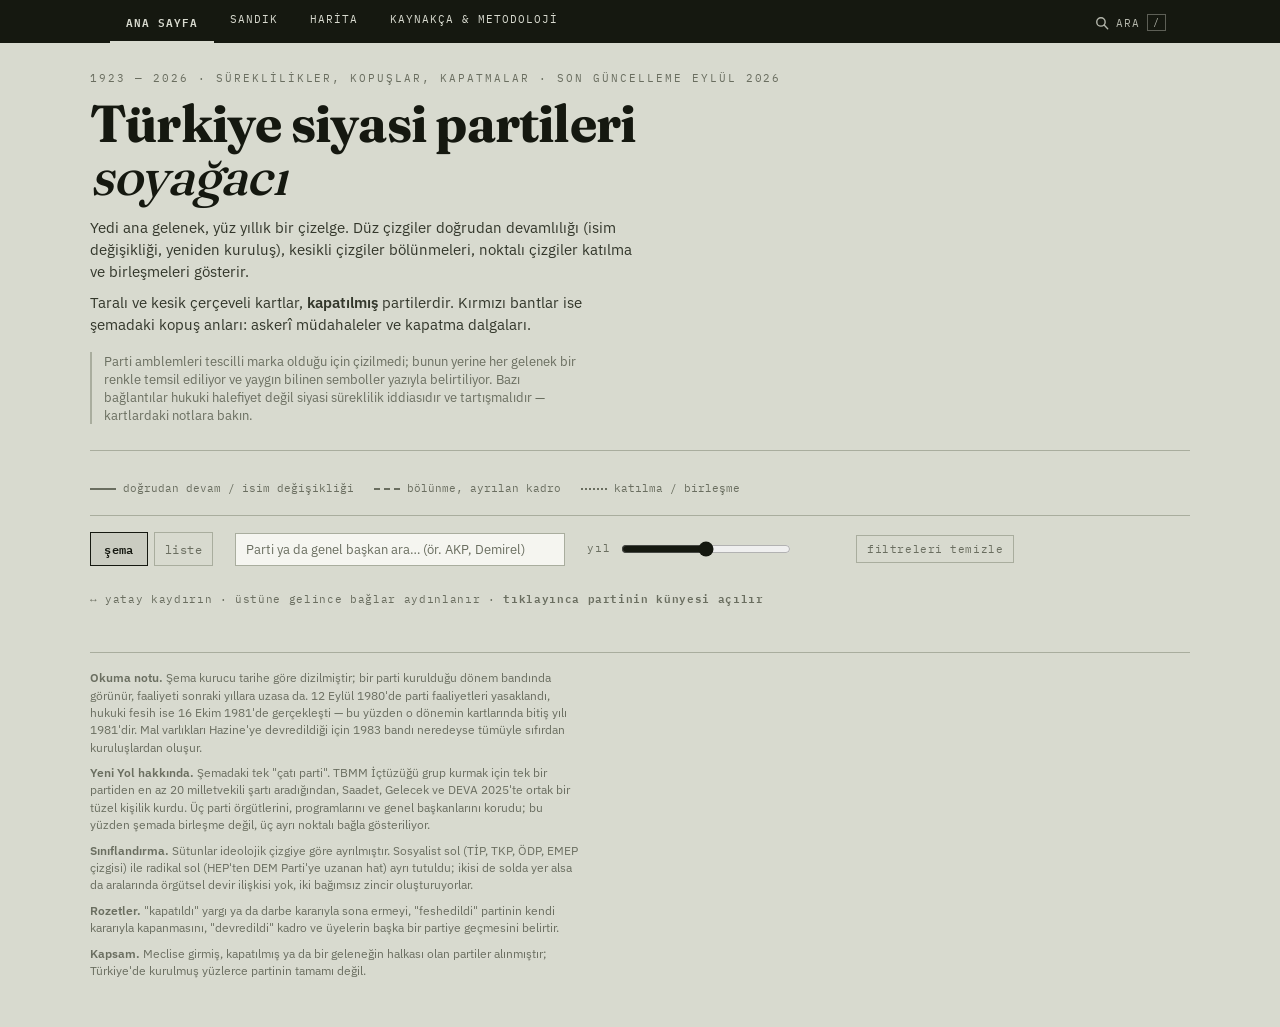
==== commit 2d3a5254: "Yeni bölüm: soyağacında liste görünümü (parti dizini) - Şema / liste düğmesi; liste, bütün partileri" ====
--- a/index.html
+++ b/index.html
@@ -102,6 +102,41 @@
   #chart.odak path.kenar{opacity:.07}
   #chart.odak path.kenar.aktif{opacity:1;stroke-width:2.6}
 
+  /* liste görünümü: parti dizini */
+  .gorunum .tur-dugme{min-width:58px}
+  .liste-ipucu{display:none}
+  .mobil-yana{display:none}
+  body.liste .masaustu-ipucu,body.liste .mobil-ipucu,body.liste .scroller,body.liste .lejant2{display:none}
+  body.liste .liste-ipucu{display:block}
+  .dizin{max-width:1100px;margin:0 auto}
+  .dz-tablo{width:100%;border-collapse:collapse;background:var(--kart);border:1px solid var(--cizgi);
+    font-size:13px;font-variant-numeric:tabular-nums}
+  .dz-tablo th,.dz-tablo td{text-align:left;padding:9px 12px;border-bottom:1px dotted var(--cizgi);white-space:nowrap}
+  .dz-tablo thead th{position:sticky;top:0;z-index:2;padding:0;background:var(--kart);border-bottom:1px solid var(--murekkep)}
+  .dz-tablo thead button{
+    display:block;width:100%;padding:11px 12px 9px;background:none;border:0;cursor:pointer;text-align:inherit;
+    font-family:"IBM Plex Mono",monospace;font-size:10px;letter-spacing:.12em;text-transform:uppercase;color:var(--soluk);
+  }
+  .dz-tablo thead button:hover,.dz-tablo th[aria-sort] button{color:var(--murekkep)}
+  .dz-tablo th[aria-sort] button{font-weight:600}
+  .dz-tablo th[aria-sort="ascending"] button::after{content:" ↑"}
+  .dz-tablo th[aria-sort="descending"] button::after{content:" ↓"}
+  .dz-tablo thead button:focus-visible{outline:2px solid var(--murekkep);outline-offset:-2px}
+  .dz-tablo tbody tr{cursor:pointer;transition:background .12s}
+  .dz-tablo tbody tr:hover{background:rgba(21,24,16,.045)}
+  .dz-tablo tbody tr:focus-visible{outline:2px solid var(--murekkep);outline-offset:-2px}
+  .dz-tablo tbody td:first-child{border-left:4px solid var(--aile)}
+  .dz-tablo .dz-sayi{text-align:right}
+  .dz-tablo td.dz-sayi{font-family:"IBM Plex Mono",monospace;font-size:12px}
+  .dz-parti{white-space:normal!important;min-width:230px}
+  .dz-parti b{font-family:"Fraunces",serif;font-size:15.5px;font-weight:700;color:var(--aile);margin-right:9px;letter-spacing:-.01em}
+  .dz-parti span{font-size:12px;color:#2A2E22}
+  .dz-gelenek{font-size:12px;color:var(--soluk)}
+  .dz-gelenek i{display:inline-block;width:8px;height:8px;border-radius:50%;margin-right:7px;vertical-align:1px}
+  .dz-yil{font-family:"IBM Plex Mono",monospace;font-size:12px}
+  .dz-oy small{font-size:11px;color:var(--soluk);margin-left:7px}
+  .dz-not{font-size:12px;color:var(--soluk);max-width:80ch;margin:10px 0 0}
+
   @media (max-width:560px){
     .kart .sembol,.kart .not{font-size:12px}
   }
@@ -115,6 +150,15 @@
 
     .satir{display:flex;flex-direction:column;gap:10px}
     .hucre:empty{display:none}
+
+    /* telefonda tablo yatay kayar, parti sütunu solda sabit kalır; gelenek rengi kenarda */
+    .dz-kap{overflow-x:auto;margin:0 -14px;padding:0 14px}
+    .dz-tablo thead th{position:static}
+    .dz-tablo td:first-child,.dz-tablo th:first-child{position:sticky;left:0;z-index:1;background:var(--kart)}
+    .dz-gelenek-s{display:none}
+    .mobil-yana{display:inline}
+    .dz-parti{min-width:180px}
+    .dz-parti b{display:block;margin:0 0 1px}
 
   }
 </style>
@@ -144,6 +188,10 @@
   </div>
 
   <div class="araclar">
+    <div class="turlar gorunum" role="group" aria-label="Görünüm">
+      <button type="button" class="tur-dugme" data-gorunum="sema" aria-pressed="true">şema</button>
+      <button type="button" class="tur-dugme" data-gorunum="liste" aria-pressed="false">liste</button>
+    </div>
     <input id="ara" class="ara-kutu" type="search" placeholder="Parti ya da genel başkan ara… (ör. AKP, Demirel)" autocomplete="off" aria-label="Parti ya da genel başkan ara">
     <span id="araSonuc" class="ara-sonuc" aria-live="polite"></span>
     <div class="yil-filtre">
@@ -156,6 +204,7 @@
 
   <div class="kaydir-ipucu masaustu-ipucu">↔ yatay kaydırın · üstüne gelince bağlar aydınlanır · <b>tıklayınca partinin künyesi açılır</b></div>
   <div class="kaydir-ipucu mobil-ipucu">dönem başlığına dokunarak açıp kapatın · <b>karta dokununca künyesi açılır</b></div>
+  <div class="kaydir-ipucu liste-ipucu">sütun başlığına tıklayınca sıralanır<span class="mobil-yana"> · tablo yana kayar</span> · <b>satıra tıklayınca partinin künyesi açılır</b></div>
 
   <div class="scroller">
     <div id="chart">
@@ -163,6 +212,7 @@
       <div id="rows"></div>
     </div>
   </div>
+  <div id="dizin" class="dizin" hidden></div>
 
   <div id="perde"></div>
   <aside id="panel" role="dialog" aria-modal="true" aria-labelledby="p-kisa" inert aria-hidden="true">
@@ -329,6 +379,7 @@
       el.classList.toggle("sonuc",e);
       if(e) bulunan++;
     });
+    dizinSuz();
     document.getElementById("araSonuc").textContent = filtreAktif ? (bulunan ? bulunan+" parti" : "eşleşen parti yok") : "";
     let duzenDegisti=false;
     if(filtreAktif){
@@ -382,16 +433,17 @@
   const Panel = Ortak.panelKur({
     panel, perde, govde,
     kapatDugmesi: document.getElementById("kapat"),
-    odakSecici: ".kart",
+    odakSecici: ".kart, .dz-tablo tr",
     kapaninca: () => history.replaceState(null, "", location.pathname + location.search),
     // önceki / sonraki: şemadaki sırayla (dönem, sonra gelenek); süzgeç varken yalnız eşleşen kartlar
     gezinti: {
       komsu(id, yon){
-        const l=[...chart.querySelectorAll(filtreAktif?".kart.sonuc":".kart")];
+        const l = gorunum==="liste" ? [...dizin.querySelectorAll("tbody tr:not([hidden])")]
+          : [...chart.querySelectorAll(filtreAktif?".kart.sonuc":".kart")];
         const i=l.findIndex(el=>el.dataset.id===id), h=i<0?null:l[i+yon];
         return h ? {id:h.dataset.id, ad:bul(h.dataset.id).kisa} : null;
       },
-      git(id){ ac(id); Panel.odakHedefi(kartaGit(id,true)); }
+      git(id){ ac(id); Panel.odakHedefi(ogeyeGit(id,true)); }
     }
   });
 
@@ -444,10 +496,16 @@
   govde.addEventListener("click",ev=>{
     const g=ev.target.closest("[data-git]"); if(!g) return;
     ac(g.dataset.git);
-    Panel.odakHedefi(kartaGit(g.dataset.git,true));
-  });
-  // kartın dönemi kapalıysa açılır, kart ekranın ortasına getirilir (pencerenin arkasında)
-  function kartaGit(id,yumusak){
+    Panel.odakHedefi(ogeyeGit(g.dataset.git,true));
+  });
+  // şemada kartın dönemi kapalıysa açılır, kart ekranın ortasına getirilir (pencerenin arkasında);
+  // listede satır görünür alana getirilir
+  function ogeyeGit(id,yumusak){
+    if(gorunum==="liste"){
+      const tr=dizin.querySelector('tr[data-id="'+id+'"]');
+      if(tr) tr.scrollIntoView({block:"nearest",behavior:yumusak?"smooth":"auto"});
+      return tr;
+    }
     const el=chart.querySelector('[data-id="'+id+'"]'); if(!el) return null;
     const s=el.closest(".satir");
     if(s.classList.contains("kapali")){
@@ -485,11 +543,95 @@
     filtreUygula();
   });
 
+  /* ---- liste görünümü (parti dizini): bütün partiler sıralanabilir bir tabloda. Süzgeçler (arama, gelenek,
+     yıl) iki görünümde ortaktır. Sayılar yalnız kayıtlı veriden türetilir; değeri olmayan hücre boş kalır. ---- */
+  const dizin=document.getElementById("dizin");
+  let gorunum="sema", dizinSira={k:"yil", yon:1};
+  const DZ=N.map(n=>Object.assign({n, yr:parseYil(n.yil)}, SM.dizinSatiri(n.id, SANDIK)));
+  const SUTUN=[
+    {k:"parti", ad:"Parti", d:x=>x.n.kisa},
+    {k:"gelenek", ad:"Gelenek", d:x=>x.n.aile, s:"dz-gelenek-s"},
+    {k:"yil", ad:"Yıllar", d:x=>x.yr.bas*10000+x.yr.bit},
+    {k:"durum", ad:"Durum", d:x=>ROZET[x.n.durum][0]},
+    {k:"genel", ad:"Genel seçim", d:x=>x.genel||null, sayi:true},
+    {k:"oy", ad:"En yüksek oy", d:x=>x.enIyi?x.enIyi.oy:null, sayi:true},
+    {k:"hukumet", ad:"Hükümet", d:x=>x.hukumet||null, sayi:true}
+  ];
+  function dizinKur(){
+    const say=d=>N.filter(n=>n.durum===d).length;
+    dizin.innerHTML='<div class="dz-kap"><table class="dz-tablo"><caption class="gizli">Partiler</caption><thead><tr>'+
+      SUTUN.map(c=>'<th scope="col" class="'+(c.sayi?"dz-sayi ":"")+(c.s||"")+'" data-k="'+c.k+'"><button type="button">'+c.ad+'</button></th>').join("")+
+      '</tr></thead><tbody>'+DZ.map(x=>{
+        const n=x.n, r=ROZET[n.durum], a=AILE[n.aile];
+        return '<tr data-id="'+n.id+'" tabindex="0" style="--aile:'+a.ham+'">'+
+          '<td class="dz-parti"><b>'+n.kisa+'</b><span>'+n.ad+'</span></td>'+
+          '<td class="dz-gelenek dz-gelenek-s"><i style="background:'+a.ham+'"></i>'+a.ad+'</td>'+
+          '<td class="dz-yil">'+n.yil+'</td>'+
+          '<td><span class="rozet '+r[1]+'">'+r[0]+'</span></td>'+
+          '<td class="dz-sayi">'+(x.genel||"")+'</td>'+
+          '<td class="dz-sayi dz-oy">'+(x.enIyi?Ortak.yuzdeYaz(x.enIyi.oy)+'<small>'+x.enIyi.kayit.tarih.slice(0,4)+'</small>':"")+'</td>'+
+          '<td class="dz-sayi">'+(x.hukumet||"")+'</td></tr>';
+      }).join("")+'</tbody></table></div>'+
+      '<p class="dz-not">'+N.length+' parti: '+say("faal")+' faal, '+say("kapatildi")+' kapatıldı, '+say("kapandi")+' feshedildi, '+
+      say("katildi")+' devredildi. <b>Genel seçim</b>, sitede sonucu kayıtlı genel seçimlerin sayısıdır (başka partinin '+
+      'listesinden girilenler dahil; sonuçlarda "diğer" içinde kalan seçimler sayılamaz). <b>En yüksek oy</b> yalnız oy oranı '+
+      'kayıtlı genel seçimlerden seçilir (1923–1957 seçimlerinde parti oy oranları kayıtlı değildir); <b>hükümet</b> sayısı hükümet kayıtlarındaki ortaklardan hesaplanır. Boş hücre, kayıtlı değer olmadığını gösterir.</p>';
+    dizin.querySelector("thead").addEventListener("click",e=>{
+      const th=e.target.closest("th"); if(!th) return;
+      const c=SUTUN.find(x=>x.k===th.dataset.k);
+      dizinSira = dizinSira.k===c.k ? {k:c.k, yon:-dizinSira.yon} : {k:c.k, yon:c.sayi?-1:1};
+      dizinSirala();
+    });
+    const tb=dizin.querySelector("tbody");
+    tb.addEventListener("click",e=>{ const tr=e.target.closest("tr"); if(tr) ac(tr.dataset.id); });
+    tb.addEventListener("keydown",e=>{
+      const tr=e.target.closest("tr");
+      if(tr&&(e.key==="Enter"||e.key===" ")){ e.preventDefault(); ac(tr.dataset.id); }
+    });
+    dizinSirala();
+  }
+  // boş değerler yöne bakılmaksızın sona; eşitlikte kuruluş sırası
+  function dizinSirala(){
+    const c=SUTUN.find(x=>x.k===dizinSira.k), tb=dizin.querySelector("tbody");
+    const sirali=DZ.slice().sort((a,b)=>{
+      const x=c.d(a), y=c.d(b);
+      if(x==null||y==null) return (x==null)-(y==null) || a.yr.bas-b.yr.bas;
+      const f=typeof x==="string" ? x.localeCompare(y,"tr") : x-y;
+      return f*dizinSira.yon || a.yr.bas-b.yr.bas;
+    });
+    sirali.forEach(x=>tb.appendChild(tb.querySelector('[data-id="'+x.n.id+'"]')));
+    dizin.querySelectorAll("thead th").forEach(th=>{
+      if(th.dataset.k===c.k) th.setAttribute("aria-sort", dizinSira.yon>0?"ascending":"descending");
+      else th.removeAttribute("aria-sort");
+    });
+  }
+  function dizinSuz(){
+    if(!dizin.firstChild) return;
+    dizin.querySelectorAll("tbody tr").forEach(tr=>{ tr.hidden = filtreAktif && !eslesiyorMu(bul(tr.dataset.id)); });
+  }
+  function gorunumSec(g, adresYaz){
+    gorunum=g;
+    document.body.classList.toggle("liste", g==="liste");
+    document.querySelectorAll("[data-gorunum]").forEach(d=>d.setAttribute("aria-pressed", String(d.dataset.gorunum===g)));
+    dizin.hidden = g!=="liste";
+    if(g==="liste"){ if(!dizin.firstChild) dizinKur(); dizinSuz(); }
+    else ciz();
+    if(adresYaz){
+      const u=new URLSearchParams(location.search);
+      if(g==="liste") u.set("gorunum","liste"); else u.delete("gorunum");
+      history.replaceState(null,"",location.pathname+(u.toString()?"?"+u:"")+location.hash);
+    }
+  }
+  document.querySelector(".gorunum").addEventListener("click",e=>{
+    const d=e.target.closest("[data-gorunum]"); if(d) gorunumSec(d.dataset.gorunum, true);
+  });
+  if(new URLSearchParams(location.search).get("gorunum")==="liste") gorunumSec("liste", false);
+
   /* ---- doğrudan bağlantı: index.html#<parti> ---- */
   function hashAc(){
     const id = Ortak.hashOku(location.hash);
     if(!id || !bul(id)) return;
-    kartaGit(id,false).focus({preventScroll:true});
+    ogeyeGit(id,false).focus({preventScroll:true});
     ac(id);
   }
   window.addEventListener("hashchange", hashAc);
--- a/ortak.css
+++ b/ortak.css
@@ -64,6 +64,8 @@
   }
 
   *{box-sizing:border-box}
+  /* yalnız ekran okuyucular için */
+  .gizli{position:absolute;width:1px;height:1px;overflow:hidden;clip:rect(0 0 0 0);white-space:nowrap}
   body{margin:0}
   .wrap{
     background:var(--kagit);
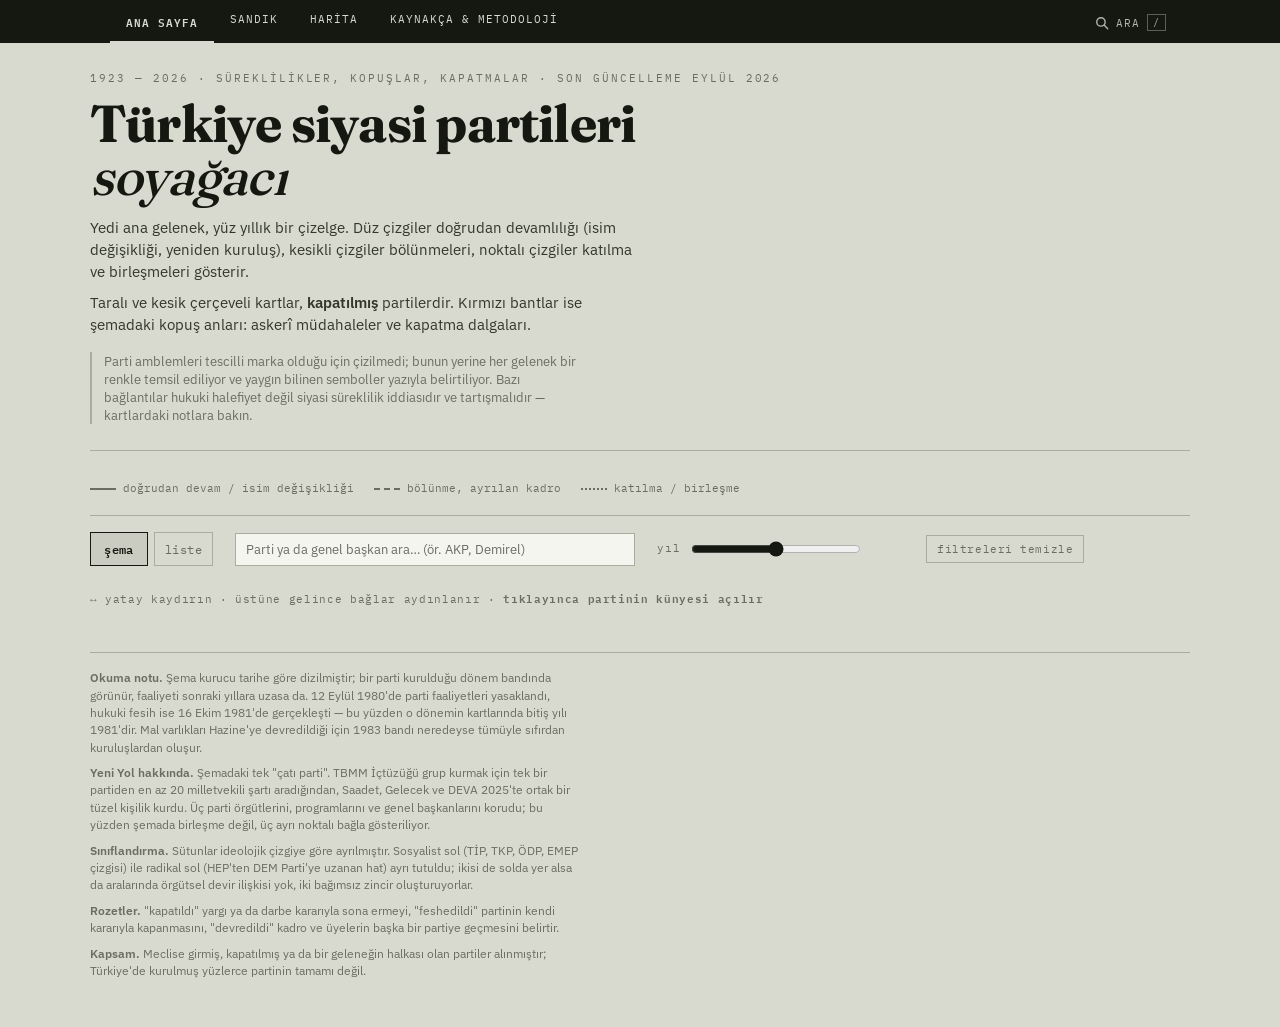
==== commit 7c3366d8: "Açılış hafifletildi: liste tablosu ilk açılışta, arama dizini ilk aramada hesaplanır; README - Liste" ====
--- a/index.html
+++ b/index.html
@@ -547,7 +547,7 @@
      yıl) iki görünümde ortaktır. Sayılar yalnız kayıtlı veriden türetilir; değeri olmayan hücre boş kalır. ---- */
   const dizin=document.getElementById("dizin");
   let gorunum="sema", dizinSira={k:"yil", yon:1};
-  const DZ=N.map(n=>Object.assign({n, yr:parseYil(n.yil)}, SM.dizinSatiri(n.id, SANDIK)));
+  let DZ=null;   // tablo verisi liste ilk açılınca hesaplanır
   const SUTUN=[
     {k:"parti", ad:"Parti", d:x=>x.n.kisa},
     {k:"gelenek", ad:"Gelenek", d:x=>x.n.aile, s:"dz-gelenek-s"},
@@ -558,6 +558,7 @@
     {k:"hukumet", ad:"Hükümet", d:x=>x.hukumet||null, sayi:true}
   ];
   function dizinKur(){
+    DZ=N.map(n=>Object.assign({n, yr:parseYil(n.yil)}, SM.dizinSatiri(n.id, SANDIK)));
     const say=d=>N.filter(n=>n.durum===d).length;
     dizin.innerHTML='<div class="dz-kap"><table class="dz-tablo"><caption class="gizli">Partiler</caption><thead><tr>'+
       SUTUN.map(c=>'<th scope="col" class="'+(c.sayi?"dz-sayi ":"")+(c.s||"")+'" data-k="'+c.k+'"><button type="button">'+c.ad+'</button></th>').join("")+
@@ -643,4 +644,4 @@
   setTimeout(ciz,400);
 })();
 </script>
-<script src="hizli-ara.js"></script>
+<script src="arayuz.js"></script>
--- a/ortak.css
+++ b/ortak.css
@@ -93,7 +93,7 @@
   }
 
   /* ---------- üst menü ---------- */
-  .ustmenu{background:var(--murekkep)}
+  .ustmenu{background:var(--murekkep);view-transition-name:ustmenu}   /* sayfa geçişinde yerinde kalır */
   .ustmenu-ic{
     max-width:1100px;margin:0 auto;padding:0 20px;
     display:flex;flex-wrap:wrap;
@@ -107,7 +107,7 @@
   .ustmenu-link.aktif{border-bottom-color:var(--kagit);font-weight:600}
   .ustmenu-link:focus-visible{outline:2px solid var(--kagit);outline-offset:-2px}
 
-  /* ---------- hızlı arama (hizli-ara.js): menü düğmesi ve arama kutusu ---------- */
+  /* ---------- hızlı arama (arayuz.js): menü düğmesi ve arama kutusu ---------- */
   .ustmenu-ara{
     margin-left:auto;display:flex;align-items:center;gap:7px;background:none;border:0;cursor:pointer;
     color:var(--kagit);font-family:"IBM Plex Mono",monospace;font-size:11px;letter-spacing:.09em;
@@ -128,7 +128,6 @@
   .ha-ust{display:flex;align-items:center;gap:11px;padding:13px 14px 13px 16px;border-bottom:1px solid var(--cizgi);color:var(--soluk)}
   .ha-girdi{flex:1;min-width:0;border:0;background:none;outline:none;font:inherit;font-size:17px;color:var(--murekkep)}
   .ha-girdi::placeholder{color:var(--soluk)}
-  .ha-girdi::-webkit-search-cancel-button{display:none}
   .ha-kapat{
     font-family:"IBM Plex Mono",monospace;font-size:10px;letter-spacing:.06em;text-transform:uppercase;
     background:none;border:1px solid var(--cizgi);color:var(--soluk);padding:3px 7px;cursor:pointer;
@@ -170,6 +169,21 @@
   }
   @media (hover:none){ .ha-alt,.ha-kisayol,.ustmenu-ara kbd{display:none} }
 
+  /* ---------- başa dön düğmesi (arayuz.js) ---------- */
+  .basa-don{
+    position:fixed;right:18px;bottom:18px;z-index:30;width:40px;height:40px;
+    display:flex;align-items:center;justify-content:center;cursor:pointer;
+    background:var(--murekkep);color:var(--kagit);border:0;box-shadow:0 3px 0 rgba(21,24,16,.18);
+    opacity:0;transform:translateY(8px);pointer-events:none;transition:opacity .2s,transform .2s;
+  }
+  .basa-don.gorunur{opacity:.88;transform:none;pointer-events:auto}
+  .basa-don:hover{opacity:1}
+  .basa-don:focus-visible{outline:2px solid var(--murekkep);outline-offset:3px}
+
+  /* sayfalar arası yumuşak geçiş (destekleyen tarayıcılarda) */
+  @view-transition{navigation:auto}
+  @media (prefers-reduced-motion:reduce){ @view-transition{navigation:none} }
+
   /* ---------- footer ---------- */
   footer{
     max-width:1100px;margin:26px auto 0;padding-top:16px;border-top:1px solid var(--cizgi);
@@ -194,7 +208,7 @@
   .ara-kutu{
     font-family:"IBM Plex Sans",sans-serif;font-size:13px;color:var(--murekkep);
     background:var(--kart);border:1px solid var(--cizgi);padding:7px 10px;
-    width:330px;max-width:60vw;
+    width:400px;max-width:60vw;
   }
   .ara-kutu::placeholder{color:var(--soluk)}
   .ara-sonuc{font-family:"IBM Plex Mono",monospace;font-size:11px;color:var(--soluk);min-width:5em}
@@ -234,7 +248,6 @@
     display:inline-block;margin-left:auto;font-family:"IBM Plex Mono",monospace;
     font-size:14px;line-height:1;
   }
-  .banner.kesinti .ok{display:none}
   .banner.kesinti{background:#7A1509}
   .banner.kesinti .ad{opacity:1;font-style:normal;font-weight:600;font-family:"IBM Plex Sans",sans-serif;font-size:12.5px}
 
@@ -245,7 +258,7 @@
     border:1px solid var(--cizgi);
     border-left:4px solid var(--aile);
     padding:9px 11px 10px;
-    position:relative;
+    position:relative;cursor:pointer;
     transition:box-shadow .18s, transform .18s, opacity .18s;
   }
 
@@ -258,7 +271,6 @@
   .r-faal{color:#25795A}
   .r-katildi{color:#5C5F52}
 
-  .kart{cursor:pointer}
   .kart:hover{transform:translateY(-2px);box-shadow:0 4px 0 rgba(21,24,16,.18)}
   .kart:focus-visible{outline:2px solid var(--murekkep);outline-offset:2px}
 
@@ -273,10 +285,11 @@
     position:fixed;top:0;right:0;bottom:0;width:min(420px,100%);
     background:var(--kart);border-left:6px solid var(--aile,#151810);
     z-index:50;overflow-y:auto;overscroll-behavior:contain;padding:0 24px 40px;
-    transform:translateX(102%);transition:transform .26s cubic-bezier(.4,0,.2,1);
-    box-shadow:-6px 0 0 rgba(21,24,16,.12);
-  }
-  #panel.acik{transform:translateX(0)}
+    transform:translateX(102%);box-shadow:-6px 0 0 rgba(21,24,16,.12);
+    /* kapalıyken kayma bitince tümden gizlenir (telefonda ekranın altında beklemesin) */
+    visibility:hidden;transition:transform .26s cubic-bezier(.4,0,.2,1),visibility 0s linear .26s;
+  }
+  #panel.acik{transform:translateX(0);visibility:visible;transition:transform .26s cubic-bezier(.4,0,.2,1)}
 
   /* üst çubuk: önceki / sonraki kayıt, bağlantı, kapat; pencere kayarken üstte kalır */
   #panel .p-ust{
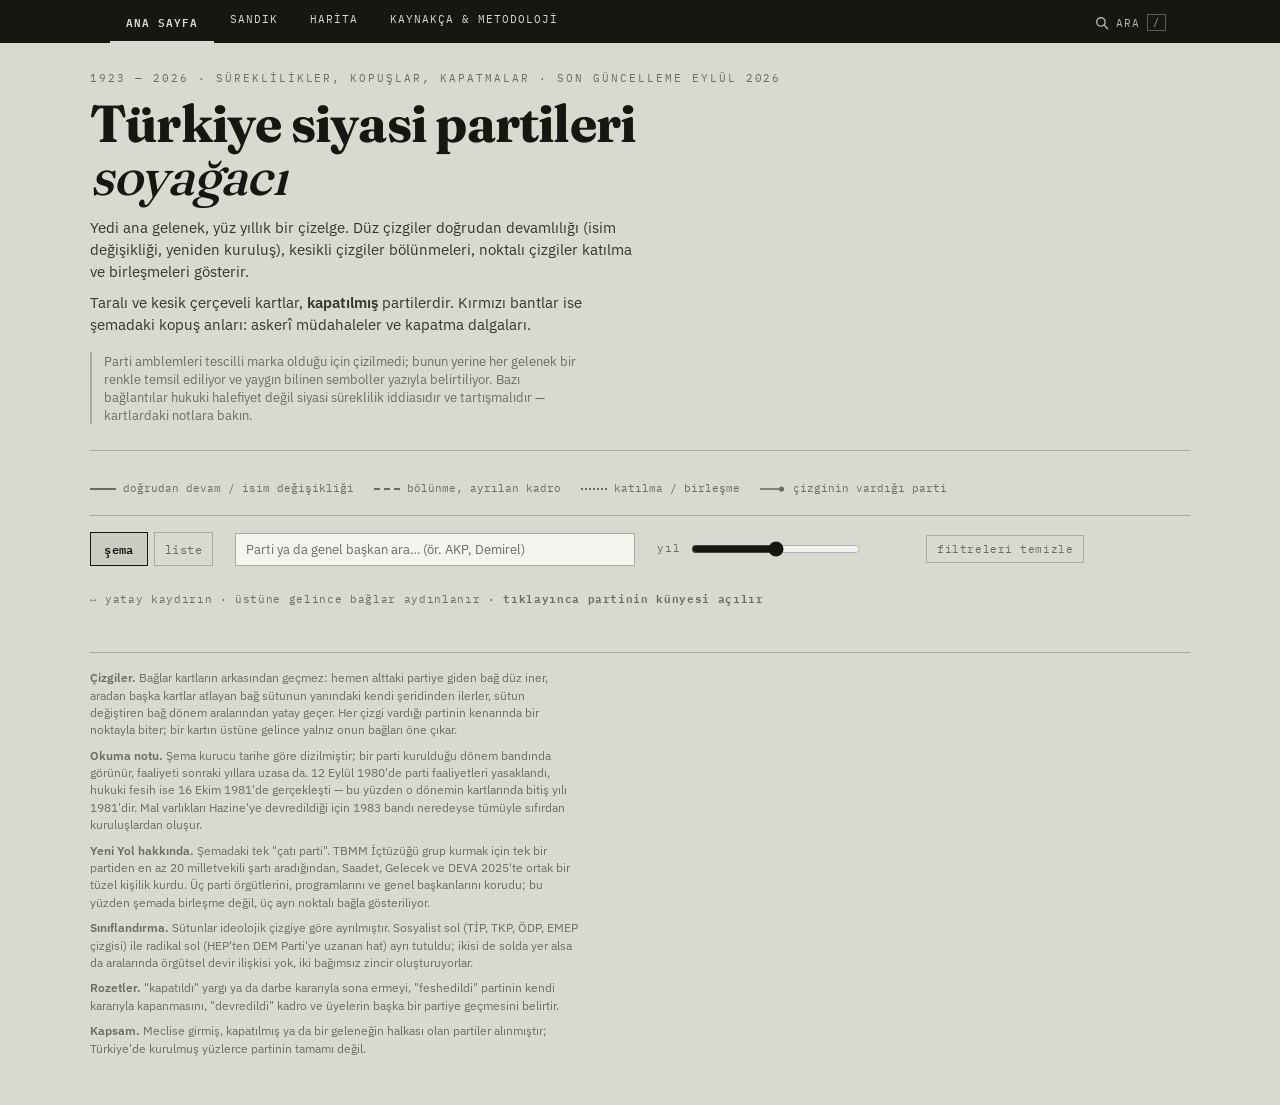
==== commit 72c2a505: "Soyağacı şeması: çizgiler kartların arkasından geçmiyor, birbirinin üstüne binmiyor - Hemen alttaki " ====
--- a/index.html
+++ b/index.html
@@ -43,6 +43,7 @@
     font-family:"IBM Plex Mono",monospace;font-size:11px;color:var(--soluk);
   }
   .lejant2 span{display:flex;align-items:center;gap:7px}
+  .lejant2 svg{flex:none;color:var(--soluk)}
   .swatch{width:26px;height:0;border-top:2px solid var(--soluk);flex:none}
   .swatch.kesik{border-top-style:dashed}
   .swatch.nokta{border-top-style:dotted}
@@ -58,12 +59,14 @@
   #chart{position:relative;min-width:1360px;max-width:1500px;margin:0 auto}
   #edges{position:absolute;inset:0;width:100%;height:100%;pointer-events:none;z-index:0;overflow:visible}
 
+  /* sütun araları ve iki dış kenar, bağ çizgilerinin şeritleridir (her sütunun iki yanında üçer şerit) */
   .satir{
-    display:grid;grid-template-columns:repeat(7,1fr);gap:0 12px;
+    display:grid;grid-template-columns:repeat(7,minmax(0,1fr));gap:0 26px;padding:0 14px;
     margin-bottom:26px;position:relative;z-index:1;
   }
   .hucre{display:flex;flex-direction:column;gap:12px}
 
+  #chart .kart{padding:9px 10px 10px}
   .kart .kisa{
     font-family:"Fraunces",serif;font-weight:700;font-size:16px;line-height:1.1;
     color:var(--aile);margin-bottom:2px;letter-spacing:-.01em;
@@ -96,11 +99,17 @@
   #chart.filtreli .kart{opacity:.2}
   #chart.filtreli .kart.sonuc{opacity:1}
 
-  path.kenar{fill:none;stroke-width:1.6;opacity:.5;transition:opacity .18s,stroke-width .18s}
-  path.kenar.bolunme{stroke-dasharray:6 4}
-  path.kenar.katilma{stroke-dasharray:2 4;stroke-width:2}
-  #chart.odak path.kenar{opacity:.07}
-  #chart.odak path.kenar.aktif{opacity:1;stroke-width:2.6}
+  /* bağlar: aynı şeridi paylaşan bağlar bir demette çizilir (üst üste binen kısımları koyulaşmasın diye
+     saydamlık demete verilir); her bağın ucu hedef kartın kenarında bir noktadır */
+  #edges .demet{opacity:.62;transition:opacity .18s}
+  #edges .kenar{transition:opacity .18s}
+  #edges .kenar path{fill:none;stroke-width:1.6;stroke-linejoin:round;transition:stroke-width .18s}
+  #edges .kenar.bolunme path{stroke-dasharray:6 4}
+  #edges .kenar.katilma path{stroke-dasharray:2 3.5;stroke-width:1.8}
+  #chart.odak #edges .demet{opacity:1}
+  #chart.odak #edges .kenar{opacity:.07}
+  #chart.odak #edges .kenar.aktif{opacity:1}
+  #chart.odak #edges .kenar.aktif path{stroke-width:2.4}
 
   /* liste görünümü: parti dizini */
   .gorunum .tur-dugme{min-width:58px}
@@ -148,7 +157,7 @@
     #chart{min-width:0;max-width:100%}
     #edges{display:none}
 
-    .satir{display:flex;flex-direction:column;gap:10px}
+    .satir{display:flex;flex-direction:column;gap:10px;padding:0}
     .hucre:empty{display:none}
 
     /* telefonda tablo yatay kayar, parti sütunu solda sabit kalır; gelenek rengi kenarda */
@@ -185,6 +194,7 @@
     <span><i class="swatch"></i> doğrudan devam / isim değişikliği</span>
     <span><i class="swatch kesik"></i> bölünme, ayrılan kadro</span>
     <span><i class="swatch nokta"></i> katılma / birleşme</span>
+    <span><svg width="26" height="8" aria-hidden="true"><line x1="0" y1="4" x2="21" y2="4" stroke="currentColor" stroke-width="1.6"/><circle cx="21.5" cy="4" r="2.6" fill="currentColor"/></svg> çizginin vardığı parti</span>
   </div>
 
   <div class="araclar">
@@ -221,6 +231,9 @@
   </aside>
 
   <footer>
+    <p><b>Çizgiler.</b> Bağlar kartların arkasından geçmez: hemen alttaki partiye giden bağ düz iner, aradan başka
+      kartlar atlayan bağ sütunun yanındaki kendi şeridinden ilerler, sütun değiştiren bağ dönem aralarından yatay geçer.
+      Her çizgi vardığı partinin kenarında bir noktayla biter; bir kartın üstüne gelince yalnız onun bağları öne çıkar.</p>
     <p><b>Okuma notu.</b> Şema kurucu tarihe göre dizilmiştir; bir parti kurulduğu dönem bandında görünür, faaliyeti sonraki yıllara uzasa da. 12 Eylül 1980'de parti faaliyetleri yasaklandı, hukuki fesih ise 16 Ekim 1981'de gerçekleşti — bu yüzden o dönemin kartlarında bitiş yılı 1981'dir. Mal varlıkları Hazine'ye devredildiği için 1983 bandı neredeyse tümüyle sıfırdan kuruluşlardan oluşur.</p>
     <p><b>Yeni Yol hakkında.</b> Şemadaki tek "çatı parti". TBMM İçtüzüğü grup kurmak için tek bir partiden en az 20 milletvekili şartı aradığından, Saadet, Gelecek ve DEVA 2025'te ortak bir tüzel kişilik kurdu. Üç parti örgütlerini, programlarını ve genel başkanlarını korudu; bu yüzden şemada birleşme değil, üç ayrı noktalı bağla gösteriliyor.</p>
     <p><b>Sınıflandırma.</b> Sütunlar ideolojik çizgiye göre ayrılmıştır. Sosyalist sol (TİP, TKP, ÖDP, EMEP çizgisi) ile radikal sol (HEP'ten DEM Parti'ye uzanan hat) ayrı tutuldu; ikisi de solda yer alsa da aralarında örgütsel devir ilişkisi yok, iki bağımsız zincir oluşturuyorlar.</p>
@@ -296,7 +309,7 @@
     el.innerHTML =
       '<div class="kisa">'+n.kisa+'</div>'+
       '<div class="ad">'+n.ad+'</div>'+
-      '<div class="yil">'+n.yil+' <span class="rozet '+r[1]+'">'+r[0]+'</span></div>'+
+      '<div class="yil">'+n.yil.replace(/\s–\s?/,"–")+' <span class="rozet '+r[1]+'">'+r[0]+'</span></div>'+
       (n.sembol?'<div class="sembol">sembol · <b>'+n.sembol+'</b></div>':'')+
       (n.not?'<div class="not">'+n.not+'</div>':'');
     return el;
@@ -306,39 +319,157 @@
   const svg=document.getElementById("edges");
   const yol={};
 
+  /* ---- bağ çizimi. Çizgiler kartların arkasından geçmez:
+     · aynı sütunda hemen alttaki karta giden bağ düz iner;
+     · aynı sütunda arada kart varsa bağ sütunun yanındaki bir şeritten iner ve hedef kartın kenarına bağlanır;
+       aynı kaynaktan aynı türde çıkan bağlar (yukarı giden katılmalarda aynı hedefe varanlar) bir şeridi paylaşır;
+     · sütun değiştiren bağ şeritten dönem altındaki boşluğa iner, oradan yatay geçip hedef sütunun şeridine girer.
+     Şeritler, üst üste binmesinler diye aralık boyama ile dağıtılır. ---- */
+  const SIRA={};   // sütun içindeki yukarıdan aşağı sıra (dönem, sonra hücre içi)
+  for(let c=0;c<7;c++){ let i=0; DONEMLER.forEach((d,di)=>N.filter(n=>n.donem===di&&n.aile===c).forEach(n=>{SIRA[n.id]=i++;})); }
+  const SVGNS="http://www.w3.org/2000/svg";
+  const SERIT_ILK=4.5, SERIT_ARA=3.5, KOSE=5;
+  // dik açılı kırık çizgi; köşeler yuvarlatılır, aynı doğrultudaki ara noktalar atlanır
+  function kirikYol(nk){
+    const l=[];
+    nk.forEach(n=>{
+      const s=l[l.length-1]; if(s&&s[0]===n[0]&&s[1]===n[1]) return;
+      const o=l[l.length-2];
+      if(s&&o&&((o[0]===s[0]&&s[0]===n[0])||(o[1]===s[1]&&s[1]===n[1]))) l[l.length-1]=n; else l.push(n);
+    });
+    let d="M "+l[0][0].toFixed(1)+" "+l[0][1].toFixed(1);
+    for(let i=1;i<l.length-1;i++){
+      const [x0,y0]=l[i-1],[x1,y1]=l[i],[x2,y2]=l[i+1];
+      const r=Math.min(KOSE,Math.hypot(x1-x0,y1-y0)/2,Math.hypot(x2-x1,y2-y1)/2);
+      d+=" L "+(x1-Math.sign(x1-x0)*r).toFixed(1)+" "+(y1-Math.sign(y1-y0)*r).toFixed(1)+
+         " Q "+x1.toFixed(1)+" "+y1.toFixed(1)+" "+(x1+Math.sign(x2-x1)*r).toFixed(1)+" "+(y1+Math.sign(y2-y1)*r).toFixed(1);
+    }
+    const s=l[l.length-1];
+    return d+" L "+s[0].toFixed(1)+" "+s[1].toFixed(1);
+  }
   function ciz(){
     svg.innerHTML="";
     const cb=chart.getBoundingClientRect();
     svg.setAttribute("viewBox","0 0 "+chart.offsetWidth+" "+chart.offsetHeight);
     for(const k in yol) delete yol[k];
-
+    if(getComputedStyle(svg).display==="none") return;   // telefonda bağlar çizilmez
+    // görünür kartların kutuları ve sütun sınırları (şema koordinatlarında); kapalı dönemdeki kart ölçülemez
+    const K={};
+    chart.querySelectorAll(".kart").forEach(el=>{
+      if(el.offsetParent===null) return;
+      const r=el.getBoundingClientRect();
+      K[el.dataset.id]={x1:r.left-cb.left, x2:r.right-cb.left, y1:r.top-cb.top, y2:r.bottom-cb.top};
+    });
+    const satir=[...chart.querySelectorAll(".satir")].find(x=>x.offsetParent!==null);
+    if(!satir) return;
+    const SX=[...satir.children].map(h=>{ const r=h.getBoundingClientRect(); return {x1:r.left-cb.left, x2:r.right-cb.left}; });
+    // dönem altındaki yatay geçit: satırın altındaki boşluğun ortası
+    const GECIT={};
+    chart.querySelectorAll(".satir").forEach(x=>{
+      if(x.offsetParent===null) return;
+      GECIT[+x.id.replace("donem-","")]=x.getBoundingClientRect().bottom-cb.top+13;
+    });
+    const nb=id=>N.find(n=>n.id===id);
+    // bir karta bağlanan her bağ kartın kenarında ayrı bir yükseklikte durur: girişler başlığın hizasından
+    // aşağı, çıkışlar kartın altından yukarı doğru 6 px arayla dizilir
+    const ustSay={}, altSay={};
+    const ustY=id=>K[id].y1+16+6*(ustSay[id]=(ustSay[id]||0)+1)-6;
+    const altY=id=>K[id].y2-10-6*(altSay[id]=(altSay[id]||0)+1)+6;
+
+    // şerit yuvaları: her sütun arası (ve iki dış kenar) eşit aralıklı yuvalara bölünür; komşu iki sütun aynı
+    // yuvaları paylaşır, böylece iki şerit aynı yerde aynı yükseklikte hiç buluşmaz. Sütunun sağındaki aralıkta
+    // yuvalar soldan, solundakinde sağdan doldurulur; önce sütunun kendi yarısı, gerekirse aralığın tamamı.
+    const ARALIK=[], W=chart.offsetWidth;
+    for(let g=0;g<=7;g++){
+      const x1=g===0?0:SX[g-1].x2, x2=g===7?W:SX[g].x1, yuva=[];
+      for(let x=x1+SERIT_ILK;x<=x2-SERIT_ILK+0.01;x+=SERIT_ARA) yuva.push({x, dolu:[]});
+      ARALIK.push({orta:(x1+x2)/2, yuva});
+    }
+    function seritAl(c,yanlar,y1,y2){
+      const bos=y=>!y.dolu.some(([p,q])=>p<y2+6&&y1<q+6);
+      for(const tum of [false,true]) for(const yan of yanlar){
+        const a=ARALIK[yan==="R"?c+1:c], sira=yan==="R"?a.yuva:a.yuva.slice().reverse();
+        const y=sira.find(y=>(tum||(yan==="R"?y.x<=a.orta:y.x>=a.orta))&&bos(y));
+        if(y){ y.dolu.push([y1,y2]); return {yan, x:y.x}; }
+      }
+      // hiç boş yuva yoksa (şimdiki veride olmuyor) ilk yanın en yakın yuvası
+      const a=ARALIK[yanlar[0]==="R"?c+1:c], y=yanlar[0]==="R"?a.yuva[0]:a.yuva[a.yuva.length-1];
+      if(!y) return {yan:yanlar[0], x:a.orta};
+      y.dolu.push([y1,y2]); return {yan:yanlar[0], x:y.x};
+    }
+    const kenarX=(kutu,yan)=> yan==="L" ? kutu.x1 : kutu.x2;
+
+    // bağları sınıfla
+    const duz=[], gruplar={}, capraz=[], CY=new Map(), GECIT_IZ={};
     E.forEach(e=>{
-      const a=chart.querySelector('[data-id="'+e[0]+'"]');
-      const b=chart.querySelector('[data-id="'+e[1]+'"]');
-      if(!a||!b) return;
-      // kapalı dönemdeki kart ölçülemez; ucu görünmeyen bağı hiç çizme
-      if(a.offsetParent===null||b.offsetParent===null) return;
-      const ra=a.getBoundingClientRect(), rb=b.getBoundingClientRect();
-      const ax=ra.left-cb.left+ra.width/2, bx=rb.left-cb.left+rb.width/2;
-
-      let ay,by;
-      if(rb.top>=ra.bottom-4){ ay=ra.bottom-cb.top; by=rb.top-cb.top; }
-      else if(rb.bottom<=ra.top+4){ ay=ra.top-cb.top; by=rb.bottom-cb.top; }
-      else { ay=ra.top-cb.top+ra.height/2; by=rb.top-cb.top+rb.height/2; }
-
-      const dy=(by-ay);
-      const c=Math.max(28,Math.min(90,Math.abs(dy)*0.55));
-      const d="M "+ax+" "+ay+" C "+ax+" "+(ay+Math.sign(dy||1)*c)+", "+bx+" "+(by-Math.sign(dy||1)*c)+", "+bx+" "+by;
-
-      const p=document.createElementNS("http://www.w3.org/2000/svg","path");
-      p.setAttribute("d",d);
-      p.setAttribute("class","kenar "+e[2]);
-      const kaynak=N.find(n=>n.id===e[0]);
-      p.setAttribute("stroke",AILE[kaynak?kaynak.aile:0].ham);
-      svg.appendChild(p);
-
-      (yol[e[0]]=yol[e[0]]||[]).push({p:p,other:e[1]});
-      (yol[e[1]]=yol[e[1]]||[]).push({p:p,other:e[0]});
+      const A=K[e[0]], B=K[e[1]]; if(!A||!B) return;
+      const a=nb(e[0]), b=nb(e[1]);
+      if(a.aile===b.aile){
+        const fark=SIRA[b.id]-SIRA[a.id];
+        if(Math.abs(fark)===1){ duz.push(e); return; }
+        const anahtar = fark>0 ? "a|"+e[0]+"|"+e[2] : "y|"+e[1]+"|"+e[2];
+        let g=gruplar[anahtar];
+        if(!g){ const kok=fark>0?e[0]:e[1];
+          g=gruplar[anahtar]={c:a.aile, yukari:fark<0, kok:K[kok], y1:fark>0?altY(kok):ustY(kok), bag:[], uc:new Map()}; }
+        g.bag.push(e);
+        g.uc.set(e, ustY(fark>0?e[1]:e[0]));   // öbür ucun kenardaki yüksekliği
+      } else capraz.push(e);
+    });
+    // şeritleri yukarıdan aşağı ayır (aralık boyama)
+    const istek=[];
+    Object.values(gruplar).forEach(g=>{
+      g.y2 = Math.max(...g.uc.values());
+      // önce sağ yan: kartın sağ kenarı renksizdir, şerit kartın renkli sol şeridiyle karışmaz
+      istek.push({y:g.y1, isle:()=>{ g.s=seritAl(g.c,["R","L"],g.y1,g.y2); }});
+    });
+    capraz.forEach(e=>{
+      const a=nb(e[0]), b=nb(e[1]), A=K[e[0]], B=K[e[1]];
+      // geçitte yatay kısımları çakışan bağlar ayrı izlere (geçidin ortası, 4 px yukarı, 4 px aşağı…) yerleşir
+      const gi=Math.min(a.donem,b.donem), gx1=SX[Math.min(a.aile,b.aile)].x1-26, gx2=SX[Math.max(a.aile,b.aile)].x2+26;
+      const izler=GECIT_IZ[gi]=GECIT_IZ[gi]||[];
+      let iz=0; while(izler[iz]&&izler[iz].some(([p,q])=>p<gx2&&gx1<q)) iz++;
+      (izler[iz]=izler[iz]||[]).push([gx1,gx2]);
+      const gy=GECIT[gi]+[0,-4,4,-8,8][Math.min(iz,4)];
+      const sag=b.aile>a.aile, y={gy, ay:altY(e[0]), by:ustY(e[1])};
+      CY.set(e,y);
+      istek.push({y:Math.min(y.ay,gy), isle:()=>{
+        // önce karşıya bakan yan; o aralık doluysa öbür yan (geçit yatay olduğu için iki yan da varır)
+        y.sa=seritAl(a.aile, sag?["R","L"]:["L","R"], Math.min(y.ay,gy), Math.max(y.ay,gy));
+        y.sb=seritAl(b.aile, sag?["L","R"]:["R","L"], Math.min(y.by,gy), Math.max(y.by,gy));
+      }});
+    });
+    istek.sort((x,y)=>x.y-y.y).forEach(x=>x.isle());
+
+    // çizim
+    function bagCiz(demet,e,noktalar,ucBasta){
+      const kaynak=nb(e[0]), renk=AILE[kaynak.aile].ham;
+      const g=document.createElementNS(SVGNS,"g"); g.setAttribute("class","kenar "+e[2]);
+      const p=document.createElementNS(SVGNS,"path");
+      p.setAttribute("d",kirikYol(noktalar)); p.setAttribute("stroke",renk);
+      const uc=noktalar[ucBasta?0:noktalar.length-1], u=document.createElementNS(SVGNS,"circle");
+      u.setAttribute("cx",uc[0]); u.setAttribute("cy",uc[1]); u.setAttribute("r",2.6); u.setAttribute("fill",renk);
+      g.appendChild(p); g.appendChild(u); demet.appendChild(g);
+      (yol[e[0]]=yol[e[0]]||[]).push({p:g,other:e[1]});
+      (yol[e[1]]=yol[e[1]]||[]).push({p:g,other:e[0]});
+    }
+    const yeniDemet=()=>{ const d=document.createElementNS(SVGNS,"g"); d.setAttribute("class","demet"); svg.appendChild(d); return d; };
+    duz.forEach(e=>{
+      const A=K[e[0]], B=K[e[1]], x=(A.x1+A.x2)/2;
+      bagCiz(yeniDemet(), e, B.y1>A.y1 ? [[x,A.y2],[x,B.y1]] : [[x,A.y1],[x,B.y2]]);
+    });
+    Object.values(gruplar).forEach(g=>{
+      const d=yeniDemet(), x=g.s.x, kx=kenarX(g.kok,g.s.yan);
+      g.bag.forEach(e=>{
+        // yol, demetin ortak ucundan başlar ki kesik çizgilerin desenleri ortak kısımda örtüşsün
+        const u=K[g.yukari?e[0]:e[1]], uy=g.uc.get(e);
+        // yukarı giden katılmada yol hedeften başlar, uç noktası hedeftedir
+        bagCiz(d, e, [[kx,g.y1],[x,g.y1],[x,uy],[kenarX(u,g.s.yan),uy]], g.yukari);
+      });
+    });
+    capraz.forEach(e=>{
+      const a=nb(e[0]), b=nb(e[1]), A=K[e[0]], B=K[e[1]], y=CY.get(e);
+      const xa=y.sa.x, xb=y.sb.x;
+      bagCiz(yeniDemet(), e, [[kenarX(A,y.sa.yan),y.ay],[xa,y.ay],[xa,y.gy],[xb,y.gy],[xb,y.by],[kenarX(B,y.sb.yan),y.by]]);
     });
   }
 
